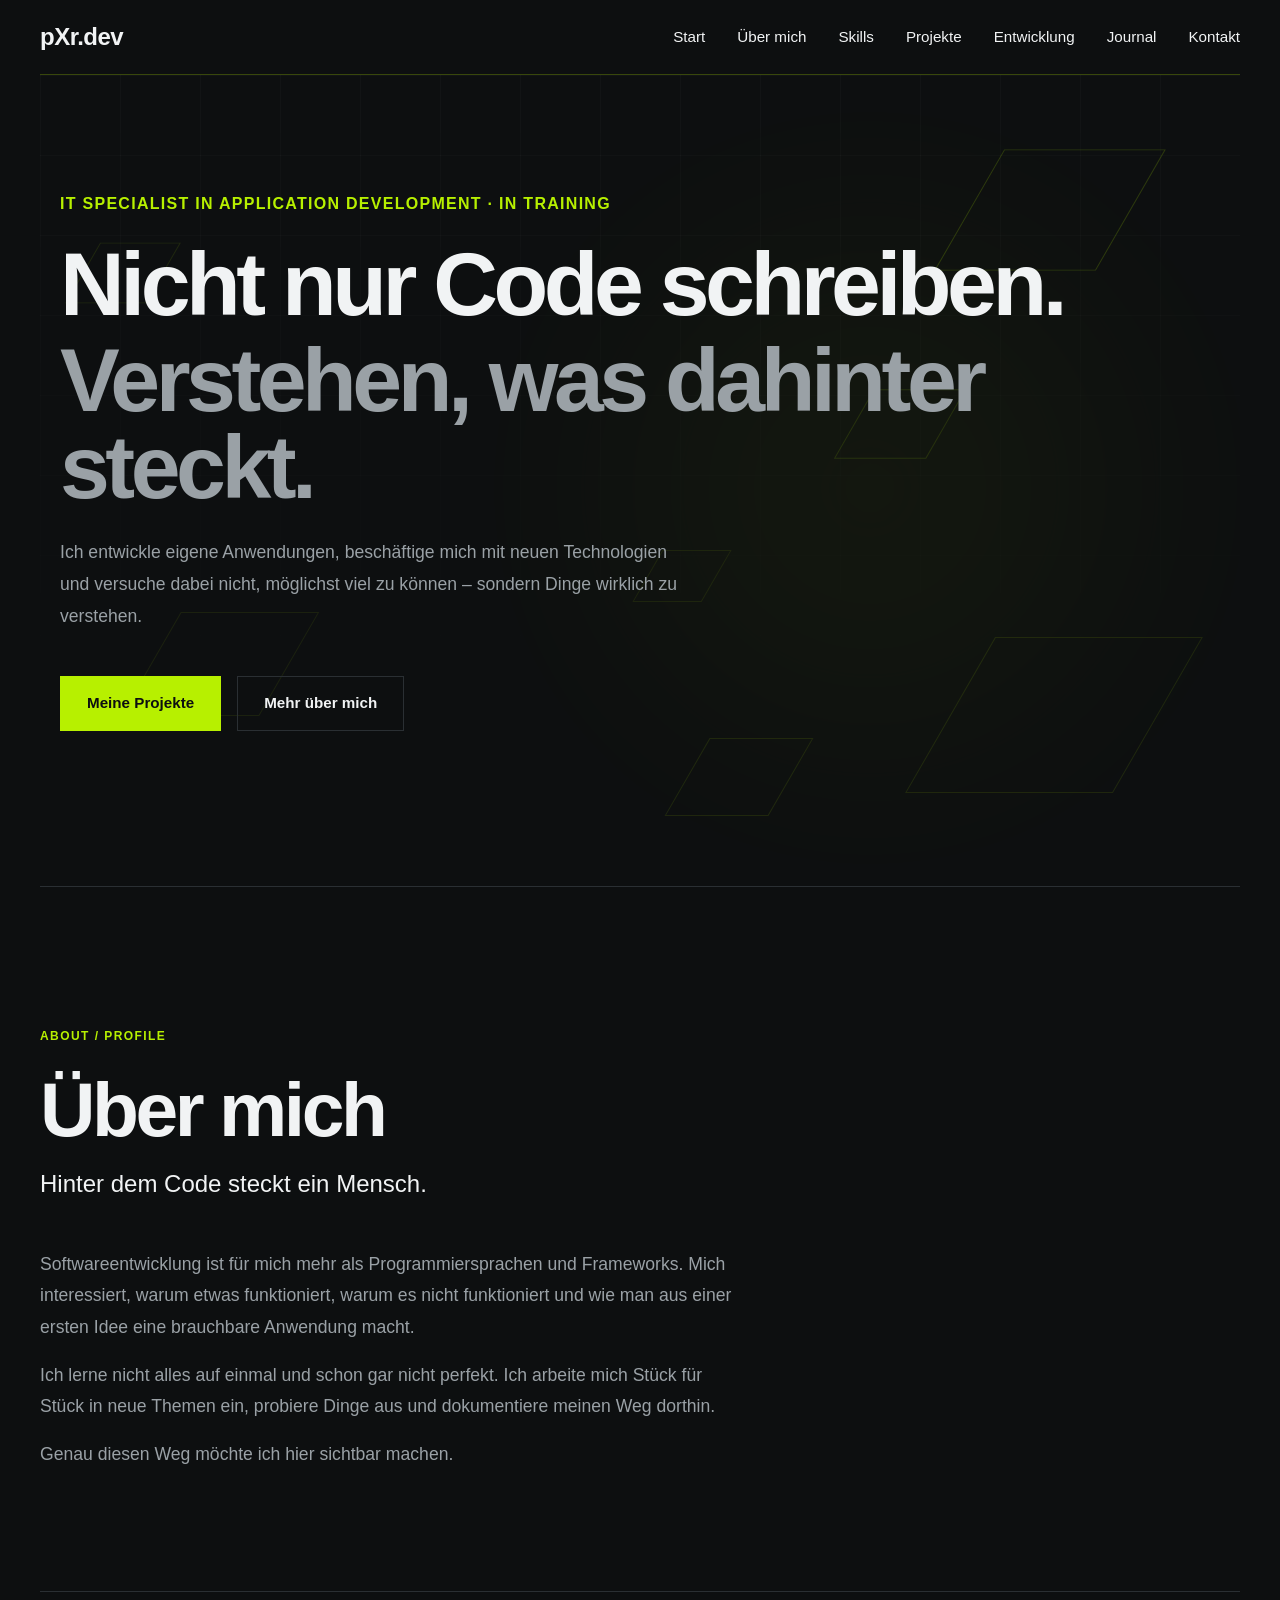
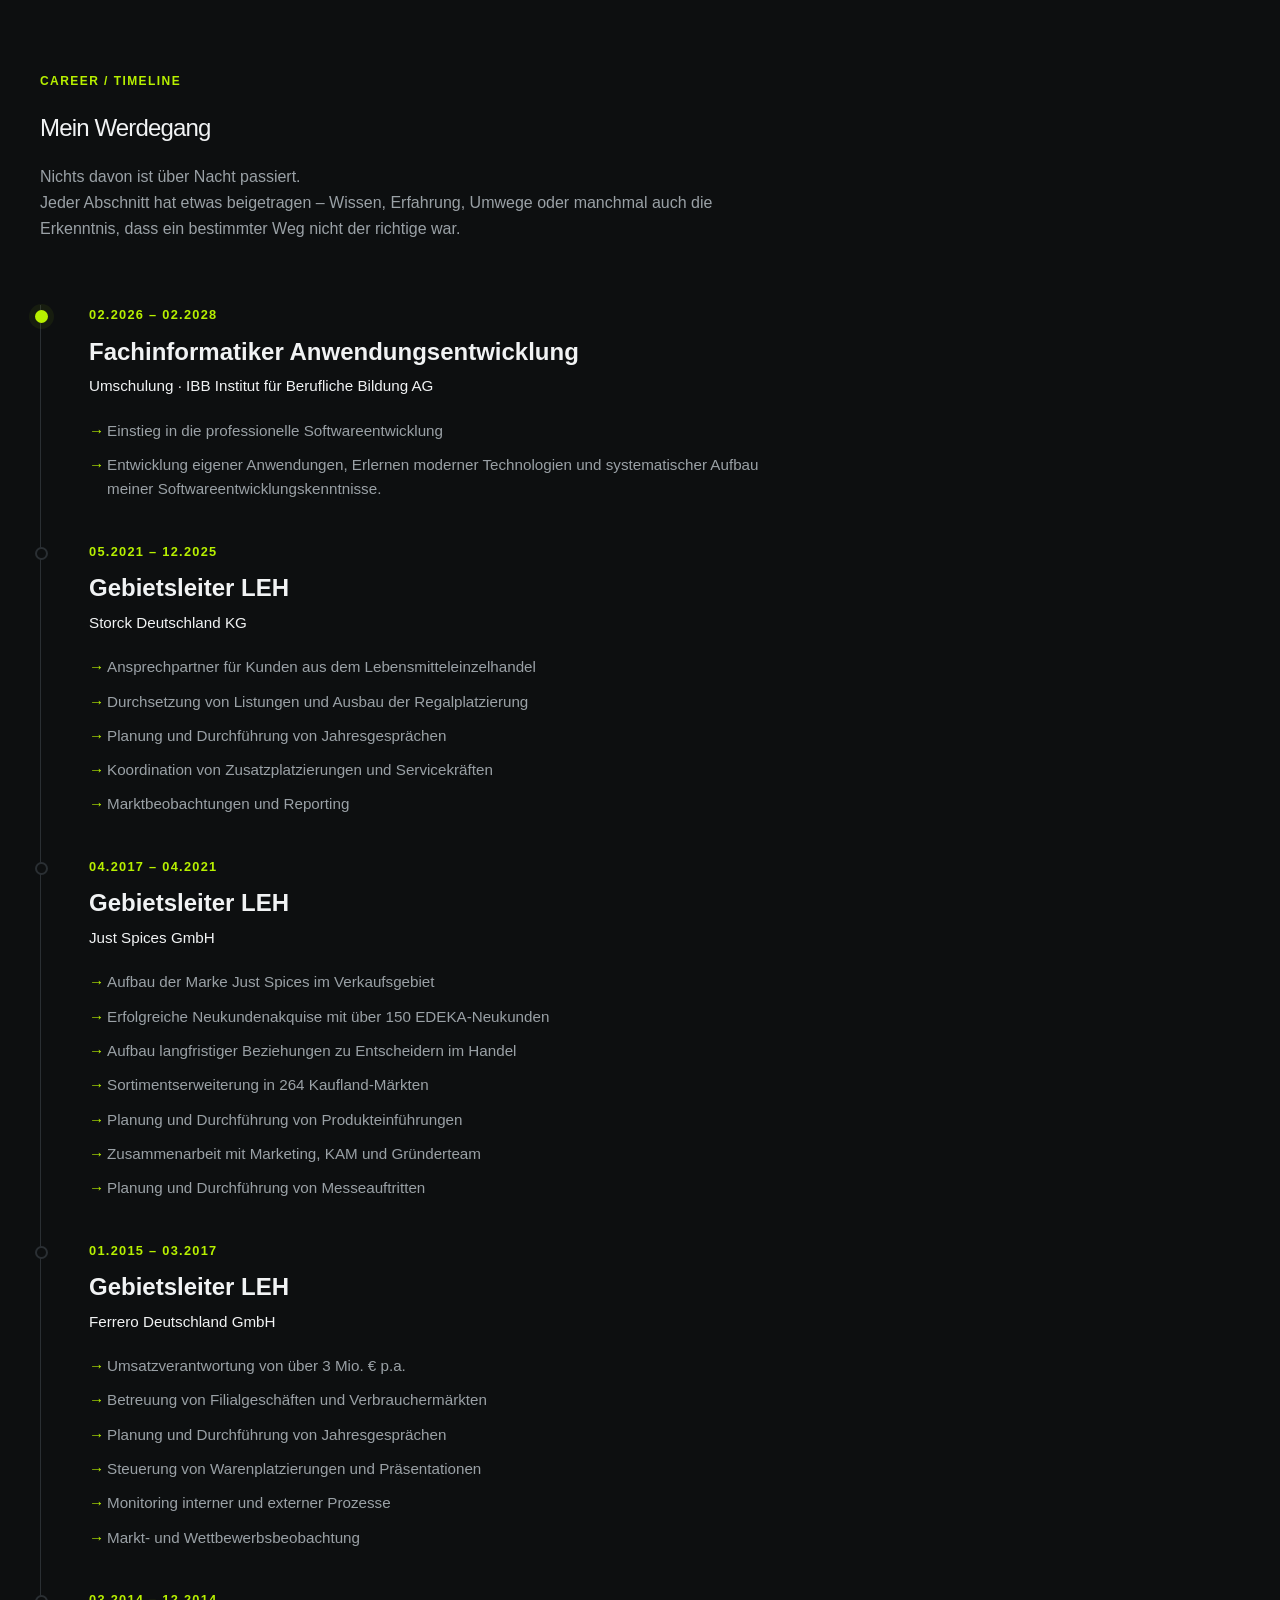
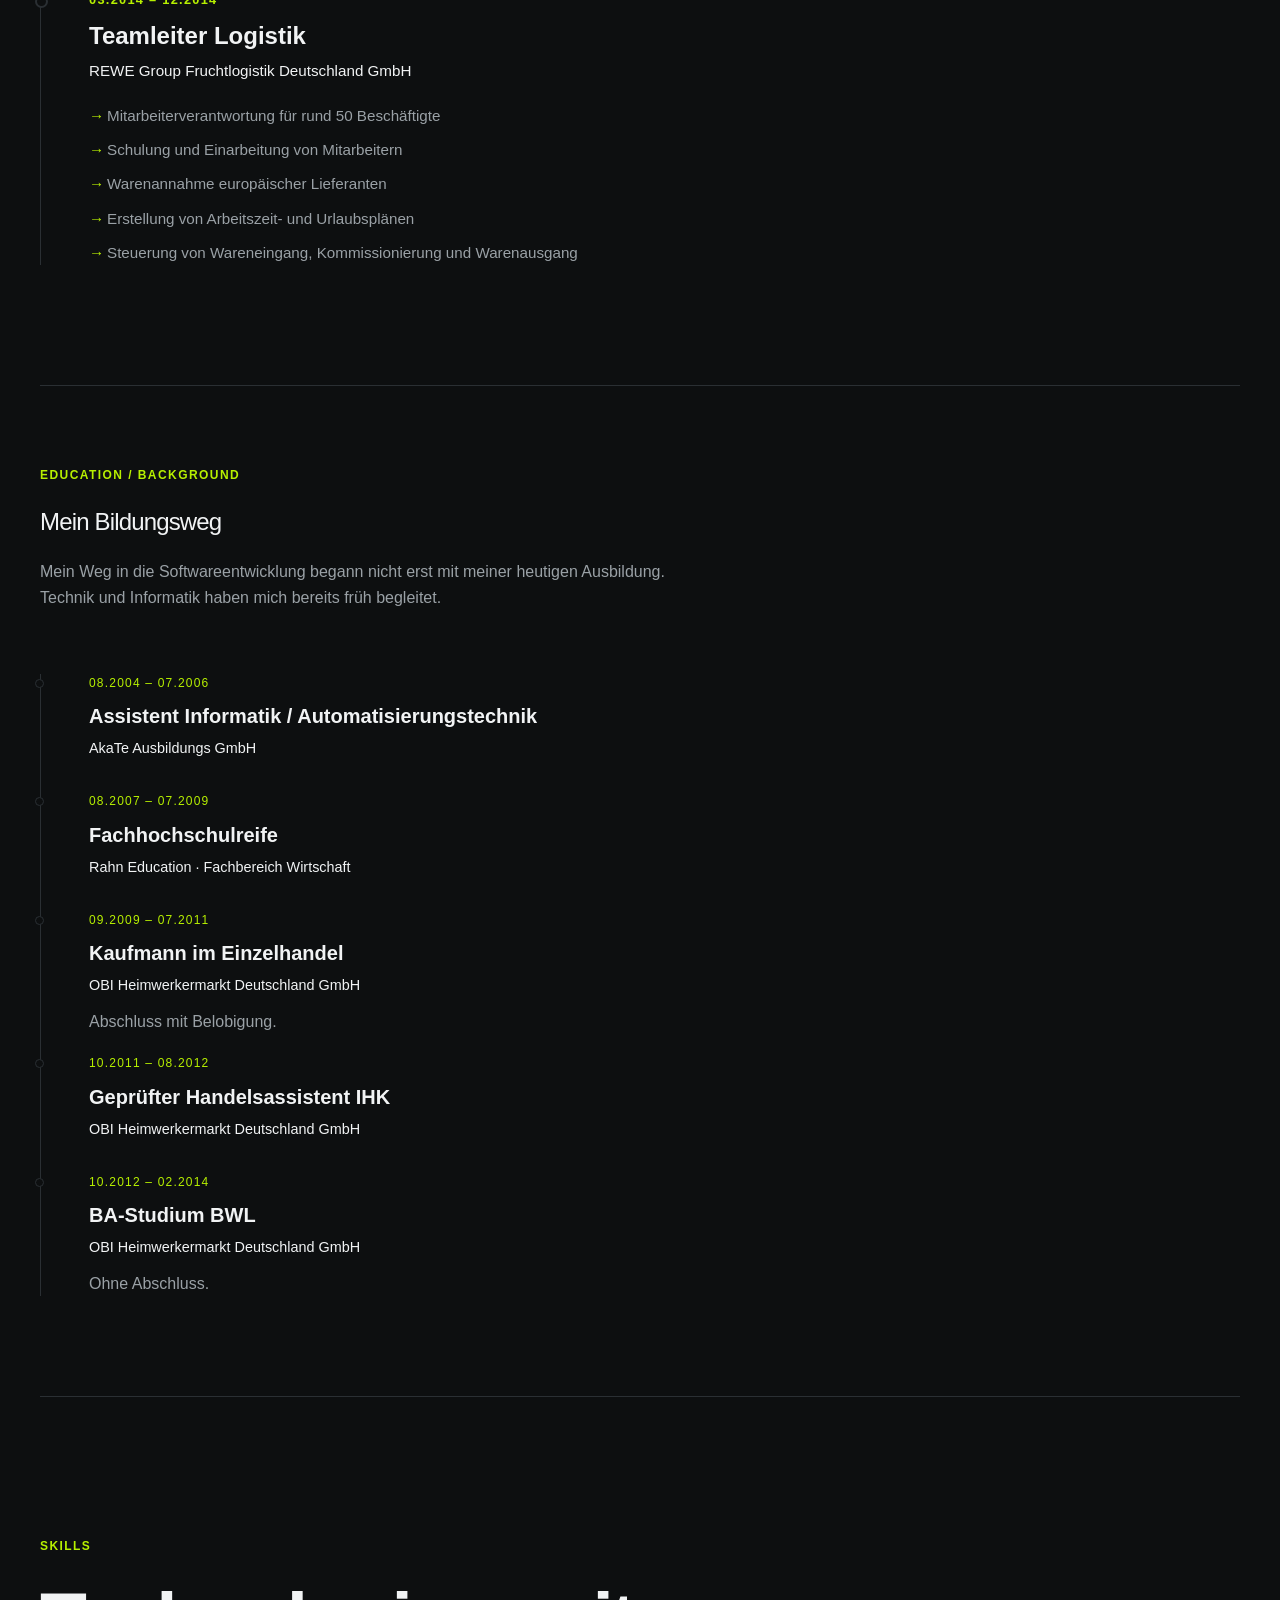
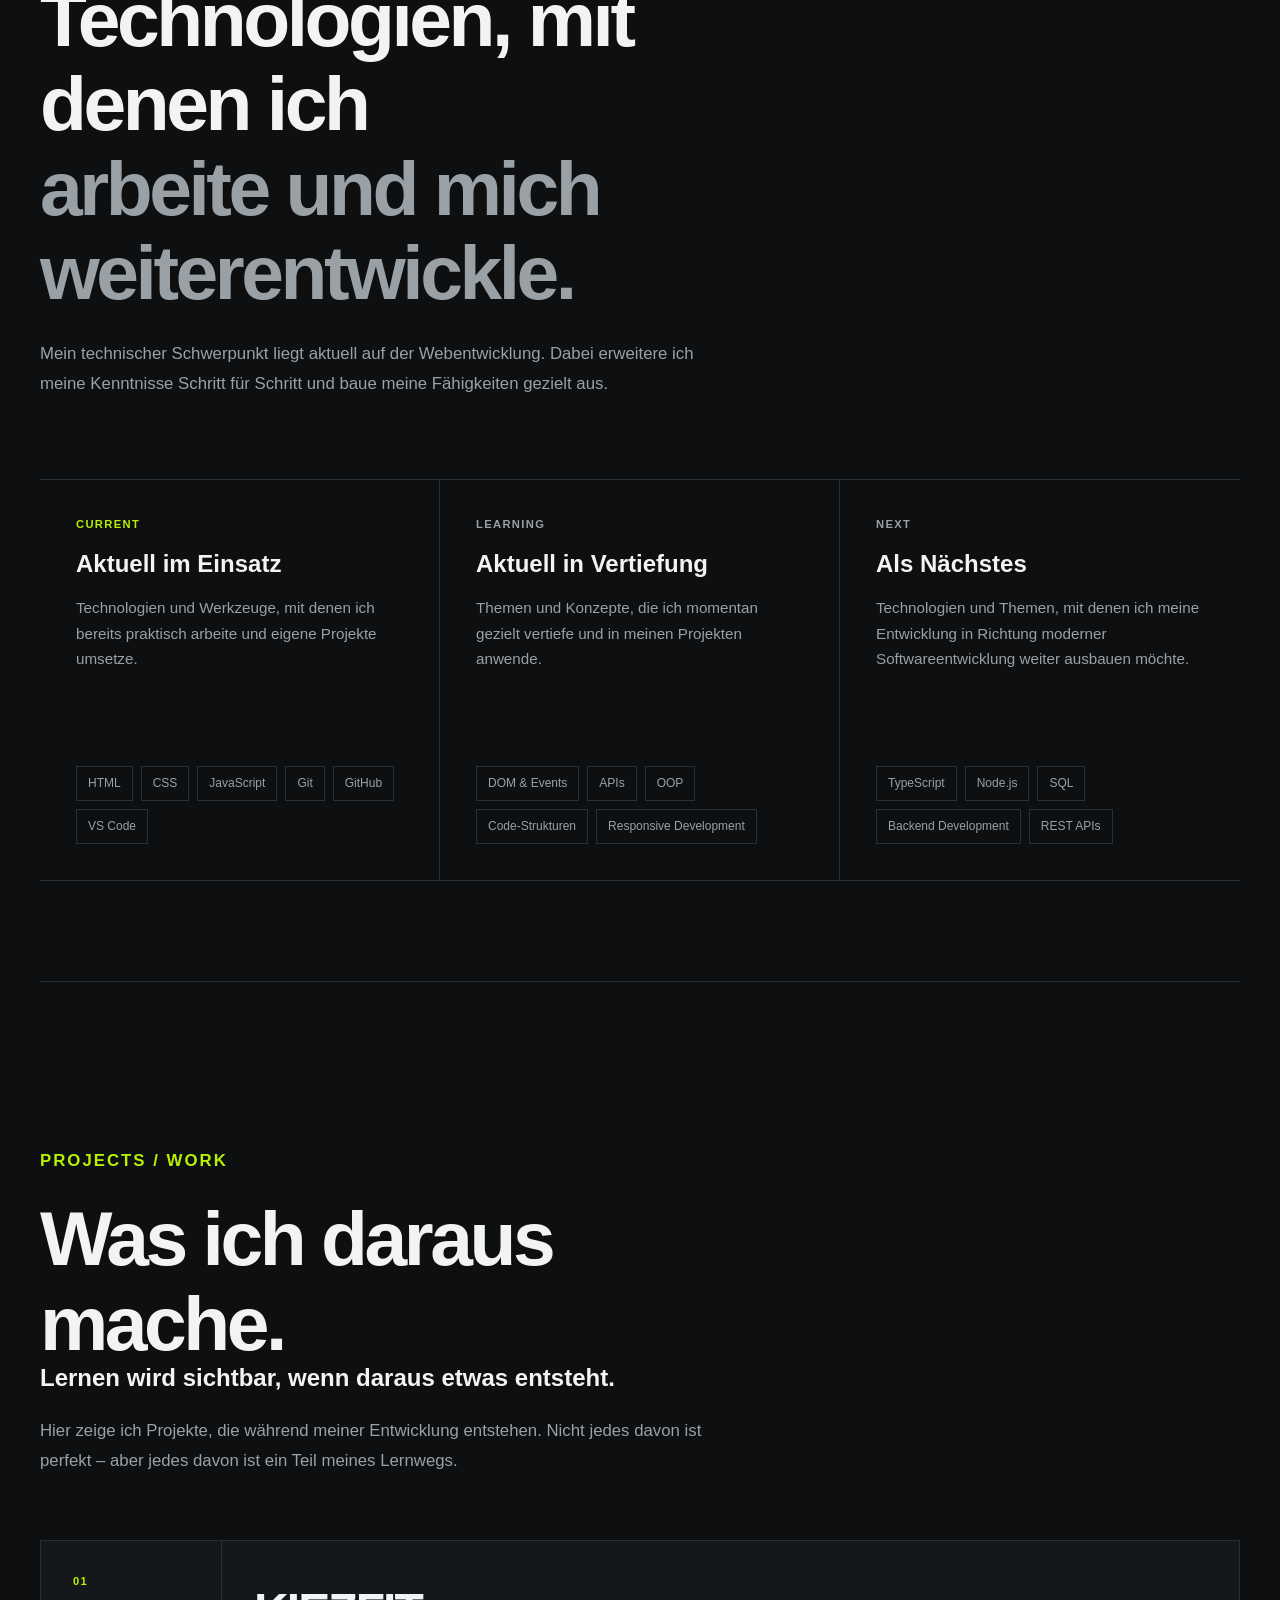
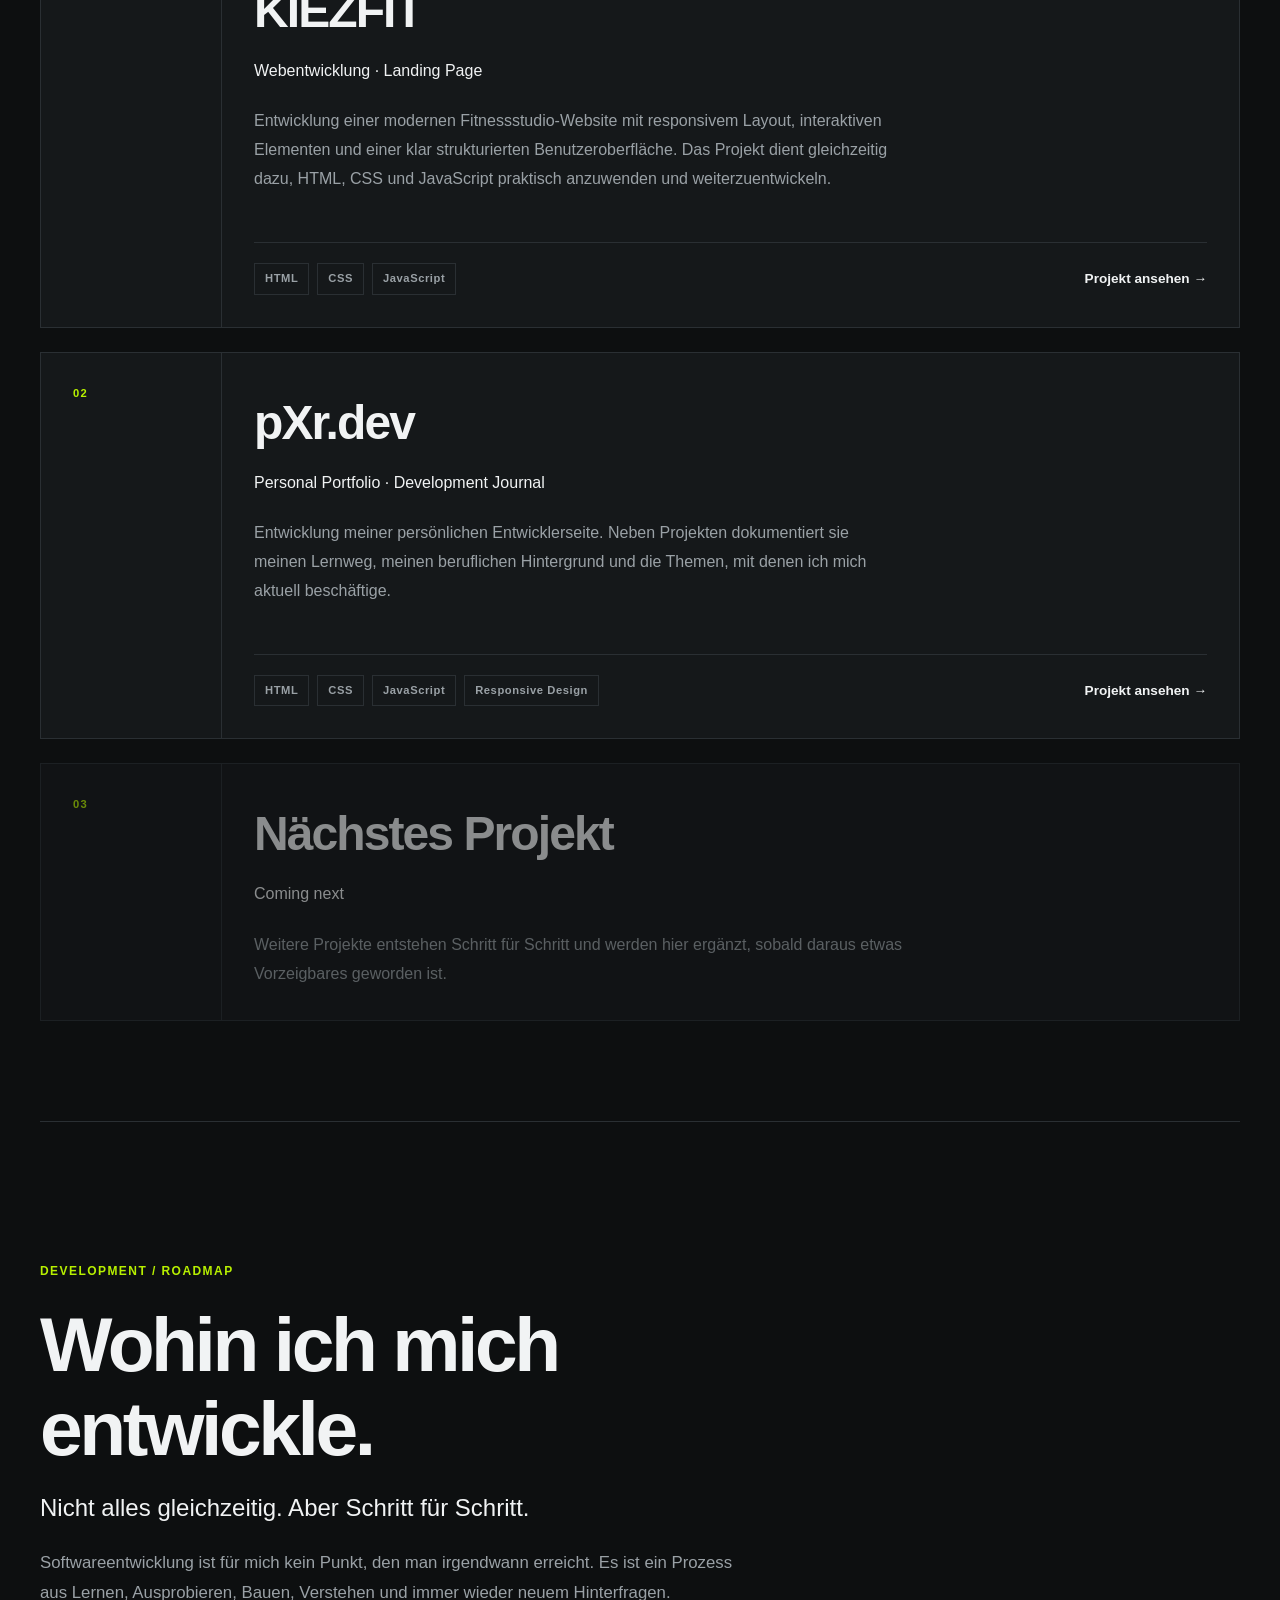
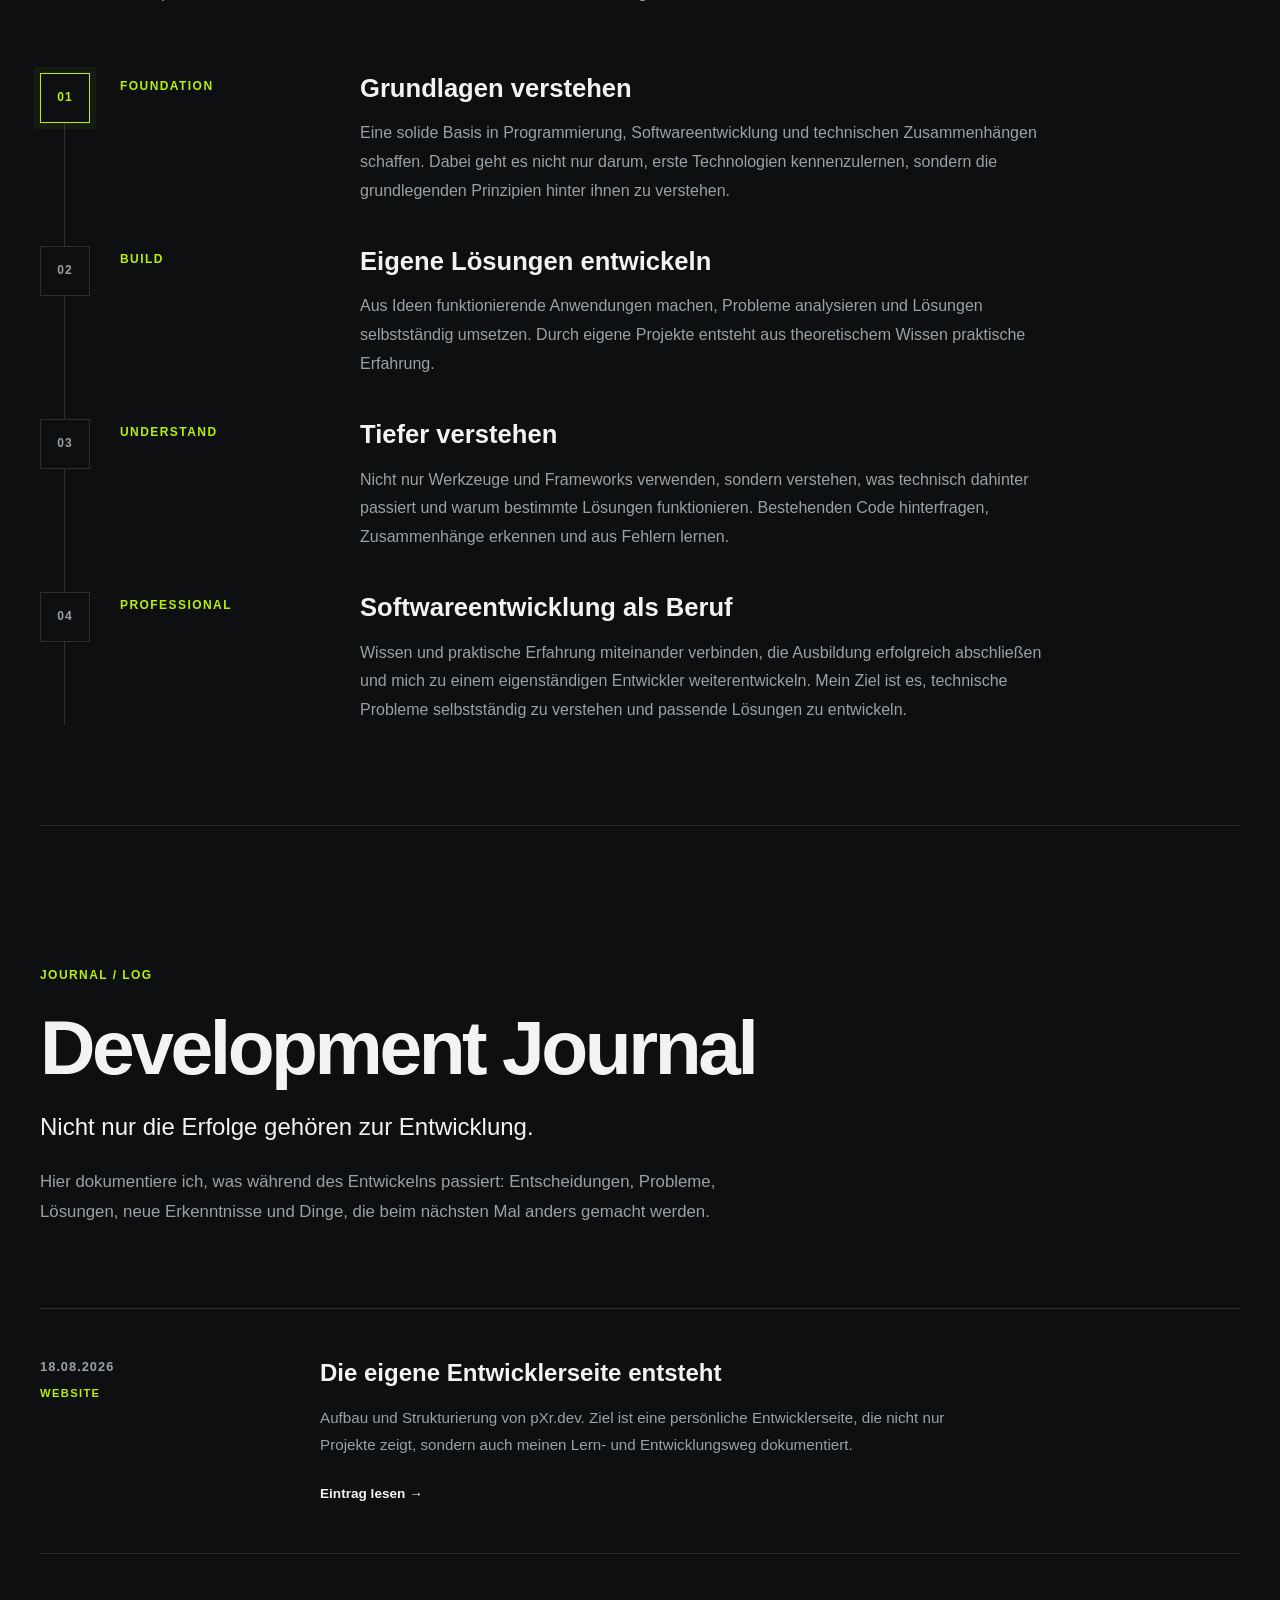
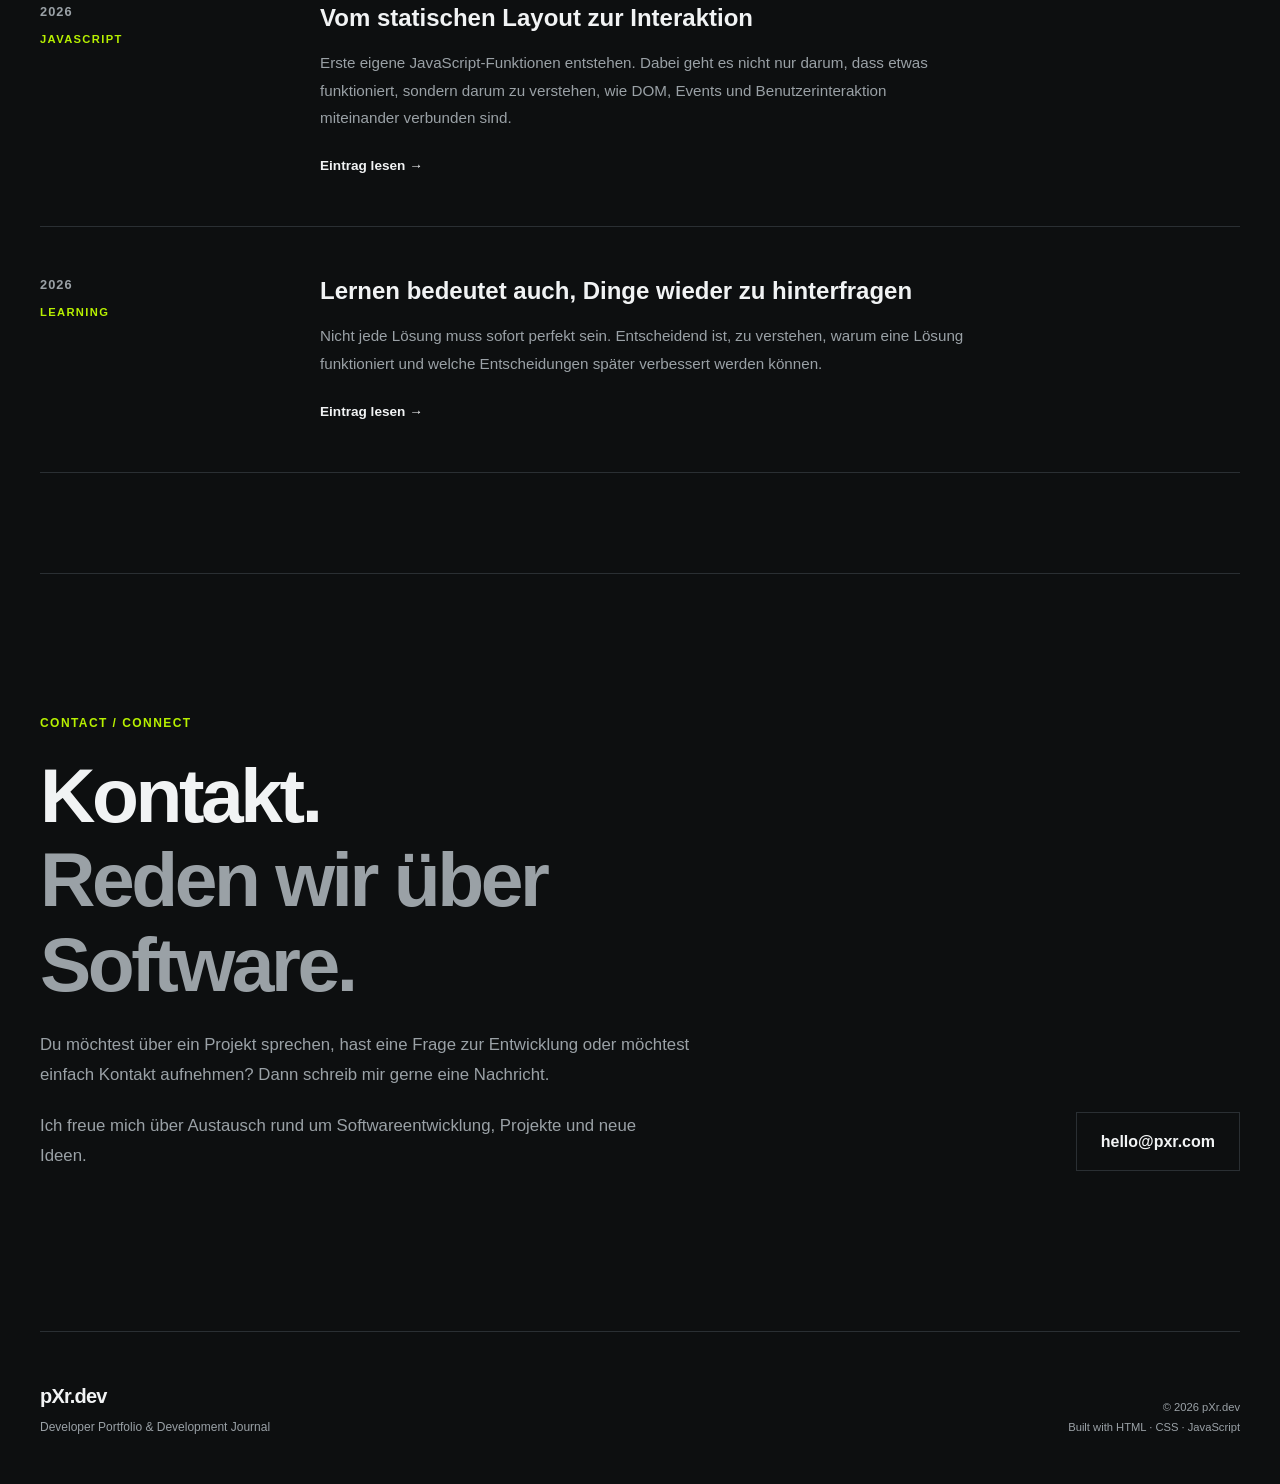
==== index.html @ 35d6fe04 "feat: initial pXr.dev portfolio" ====
<!DOCTYPE html>
<html lang="de">

<head>
    <meta charset="UTF-8">
    <meta name="viewport" content="width=device-width, initial-scale=1.0">

    <meta name="description" content="Persönliche Entwickler-Website von pXr">

    <link rel="stylesheet" href="css/style.css">

    <title>pXr.dev | Developer Portfolio & Development Journal </title>
</head>

<body>
    <!-- HEADER -->
     <header>

        <!-- LOGO / NAME -->
        <a href="#home" class="logo">
            pXr.dev
        </a>

        <!-- HAUPTNAVIGATION -->
        <nav aria-label="Hauptnavigation">
            <ul>
                <li><a href="#home">Start</a></li>
                <li><a href="#about">Über mich</a></li>
                <li><a href="#skills">Skills</a></li>
                <li><a href="#projects">Projekte</a></li>
                <li><a href="#development">Entwicklung</a></li>
                <li><a href="#journal">Journal</a></li>
                <li><a href="#contact">Kontakt</a></li>                
            </ul>
        </nav> 

     </header>

    <!-- MAIN -->
    <main>

        <!-- HERO /START -->
        <section id="home" class="hero">

            <!-- DECORATIVE BACKGROUND -->
            <div class="hero-background" aria-hidden="true">

                <span class="cube cube-1"></span>
                <span class="cube cube-2"></span>
                <span class="cube cube-3"></span>
                <span class="cube cube-4"></span>
                <span class="cube cube-5"></span>
                <span class="cube cube-6"></span>
                <span class="cube cube-7"></span>

            </div>

            <!-- HERO CONTENT -->
        
        <div class="hero-content">            
            
            <p class="hero-role">
                IT specialist in application development · in training
            </p>

            <h1>
                Nicht nur Code schreiben.
                <span>Verstehen, was dahinter steckt.</span>
            </h1>

            <p class="hero-text">
                Ich entwickle eigene Anwendungen, beschäftige mich mit
                neuen Technologien und versuche dabei nicht, möglichst
                viel zu können – sondern Dinge wirklich zu verstehen.  
            </p>

            <div class="hero-actions">
                <a href="#projects">Meine Projekte</a>
                <a href="#about">Mehr über mich</a>
            </div>

        </div>

        </section>

        <!-- ÜBER MICH -->
<section id="about">

    <div class="section-header">

        <p class="section-label">About / Profile</p>

        <h2>Über mich</h2>

        <h3>Hinter dem Code steckt ein Mensch.</h3>

    </div>


    <div class="about-content">

        <div class="about-text">

            <p>
                Softwareentwicklung ist für mich mehr als Programmiersprachen
                und Frameworks. Mich interessiert, warum etwas funktioniert,
                warum es nicht funktioniert und wie man aus einer ersten Idee
                eine brauchbare Anwendung macht.
            </p>

            <p>
                Ich lerne nicht alles auf einmal und schon gar nicht perfekt.
                Ich arbeite mich Stück für Stück in neue Themen ein, probiere
                Dinge aus und dokumentiere meinen Weg dorthin.
            </p>

            <p>
                Genau diesen Weg möchte ich hier sichtbar machen.
            </p>

        </div>

    </div>


    <!-- BERUFLICHER WERDEGANG -->

    <div class="career">

        <div class="section-header">

            <p class="section-label">Career / Timeline</p>

            <h3>Mein Werdegang</h3>

            <p>
                Nichts davon ist über Nacht passiert.
            </p>

            <p>
                Jeder Abschnitt hat etwas beigetragen – Wissen, Erfahrung,
                Umwege oder manchmal auch die Erkenntnis, dass ein bestimmter
                Weg nicht der richtige war.
            </p>

        </div>


<div class="career-timeline">

    <article class="career-item career-current">

        <span class="career-year">
            02.2026 – 02.2028
        </span>

        <h4>
            Fachinformatiker Anwendungsentwicklung
        </h4>

        <p class="career-company">
            Umschulung · IBB Institut für Berufliche Bildung AG
            
        </p>

        <ul>
            <li>
                Einstieg in die professionelle Softwareentwicklung
            </li>
            <li>    
                Entwicklung eigener Anwendungen, Erlernen moderner
                Technologien und systematischer Aufbau meiner
                Softwareentwicklungskenntnisse.
            </li>
        </ul>

    </article>


    <article class="career-item">

        <span class="career-year">
            05.2021 – 12.2025
        </span>

        <h4>
            Gebietsleiter LEH
        </h4>

        <p class="career-company">
            Storck Deutschland KG
        </p>

        <ul>
            <li>
                Ansprechpartner für Kunden aus dem Lebensmitteleinzelhandel
            </li>
            <li>
                Durchsetzung von Listungen und Ausbau der Regalplatzierung
            </li>
            <li>
                Planung und Durchführung von Jahresgesprächen
            </li>
            <li>
                Koordination von Zusatzplatzierungen und Servicekräften
            </li>
            <li>
                Marktbeobachtungen und Reporting
            </li>
        </ul>

    </article>


    <article class="career-item">

        <span class="career-year">
            04.2017 – 04.2021
        </span>

        <h4>
            Gebietsleiter LEH
        </h4>

        <p class="career-company">
            Just Spices GmbH
        </p>

        <ul>
            <li>
                Aufbau der Marke Just Spices im Verkaufsgebiet
            </li>
            <li>
                Erfolgreiche Neukundenakquise mit über 150 EDEKA-Neukunden
            </li>
            <li>
                Aufbau langfristiger Beziehungen zu Entscheidern im Handel
            </li>
            <li>
                Sortimentserweiterung in 264 Kaufland-Märkten
            </li>
            <li>
                Planung und Durchführung von Produkteinführungen
            </li>
            <li>
                Zusammenarbeit mit Marketing, KAM und Gründerteam
            </li>
            <li>
                Planung und Durchführung von Messeauftritten
            </li>
        </ul>

    </article>

    <article class="career-item">

        <span class="career-year">
            01.2015 – 03.2017
        </span>

        <h4>
            Gebietsleiter LEH
        </h4>

        <p class="career-company">
            Ferrero Deutschland GmbH
        </p>

        <ul>
            <li>
                Umsatzverantwortung von über 3 Mio. € p.a.
            </li>
            <li>
                Betreuung von Filialgeschäften und Verbrauchermärkten
            </li>
            <li>
                Planung und Durchführung von Jahresgesprächen
            </li>
            <li>
                Steuerung von Warenplatzierungen und Präsentationen
            </li>
            <li>
                Monitoring interner und externer Prozesse
            </li>
            <li>
                Markt- und Wettbewerbsbeobachtung
            </li>
        </ul>

    </article>


    <article class="career-item">

        <span class="career-year">
            03.2014 – 12.2014
        </span>

        <h4>
            Teamleiter Logistik
        </h4>

        <p class="career-company">
            REWE Group Fruchtlogistik Deutschland GmbH
        </p>

        <ul>
            <li>
                Mitarbeiterverantwortung für rund 50 Beschäftigte
            </li>
            <li>
                Schulung und Einarbeitung von Mitarbeitern
            </li>
            <li>
                Warenannahme europäischer Lieferanten
            </li>
            <li>
                Erstellung von Arbeitszeit- und Urlaubsplänen
            </li>
            <li>
                Steuerung von Wareneingang, Kommissionierung und Warenausgang
            </li>
        </ul>

    </article>   

</div>

<div class="education">

    <div class="section-header">

        <p class="section-label">Education / Background</p>

        <h3>Mein Bildungsweg</h3>

        <p>
            Mein Weg in die Softwareentwicklung begann nicht erst mit
            meiner heutigen Ausbildung.
        </p>

        <p>
            Technik und Informatik haben mich bereits früh begleitet.
        </p>

    </div>


    <div class="education-timeline">

        <article class="education-item">

            <span class="education-year">
                08.2004 – 07.2006
            </span>

            <h4>
                Assistent Informatik / Automatisierungstechnik
            </h4>

            <p class="education-company">
                AkaTe Ausbildungs GmbH
            </p>

        </article>

        <article class="education-item">

            <span class="education-year">
                08.2007 – 07.2009
            </span>

            <h4>
                Fachhochschulreife
            </h4>

            <p class="education-company">
                Rahn Education · Fachbereich Wirtschaft
            </p>

        </article>


        <article class="education-item">

            <span class="education-year">
                09.2009 – 07.2011
            </span>

            <h4>
                Kaufmann im Einzelhandel
            </h4>

            <p class="education-company">
                OBI Heimwerkermarkt Deutschland GmbH
            </p>

            <p>
                Abschluss mit Belobigung.
            </p>

        </article>


        <article class="education-item">

            <span class="education-year">
                10.2011 – 08.2012
            </span>

            <h4>
                Geprüfter Handelsassistent IHK
            </h4>

            <p class="education-company">
                OBI Heimwerkermarkt Deutschland GmbH
            </p>

        </article>


        <article class="education-item">

            <span class="education-year">
                10.2012 – 02.2014
            </span>

            <h4>
                BA-Studium BWL
            </h4>

            <p class="education-company">
                OBI Heimwerkermarkt Deutschland GmbH
            </p>

            <p>
                Ohne Abschluss.
            </p>

        </article>

    </div>

</div>

</section>

<!-- SKILLS / TECHNOLOGIES -->
<section id="skills" class="skills">

    <div class="section-heading">
        <span class="section-label">SKILLS</span>

        <h2>
            Technologien, mit denen ich
            <span>arbeite und mich weiterentwickle.</span>
        </h2>

        <p>
            Mein technischer Schwerpunkt liegt aktuell auf der
            Webentwicklung. Dabei erweitere ich meine Kenntnisse
            Schritt für Schritt und baue meine Fähigkeiten gezielt aus.
        </p>
    </div>


    <div class="skills-grid">

        <!-- CURRENT -->
        <article class="skill-card skill-current">

            <span class="skill-status">
                CURRENT
            </span>

            <h3>
                Aktuell im Einsatz
            </h3>

            <p>
                Technologien und Werkzeuge, mit denen ich bereits
                praktisch arbeite und eigene Projekte umsetze.
            </p>

            <div class="skill-list">
                <span>HTML</span>
                <span>CSS</span>
                <span>JavaScript</span>
                <span>Git</span>
                <span>GitHub</span>
                <span>VS Code</span>
            </div>

        </article>


        <!-- LEARNING -->
        <article class="skill-card skill-learning">

            <span class="skill-status">
                LEARNING
            </span>

            <h3>
                Aktuell in Vertiefung
            </h3>

            <p>
                Themen und Konzepte, die ich momentan gezielt
                vertiefe und in meinen Projekten anwende.
            </p>

            <div class="skill-list">
                <span>DOM &amp; Events</span>
                <span>APIs</span>
                <span>OOP</span>
                <span>Code-Strukturen</span>
                <span>Responsive Development</span>
            </div>

        </article>


        <!-- NEXT -->
        
        <article class="skill-card skill-next">
            <span class="skill-status">
                NEXT
            </span>

            <h3>
                Als Nächstes
            </h3>

            <p>
                Technologien und Themen, mit denen ich meine
                Entwicklung in Richtung moderner Softwareentwicklung
                weiter ausbauen möchte.
            </p>

            <div class="skill-list">
                <span>TypeScript</span>
                <span>Node.js</span>
                <span>SQL</span>
                <span>Backend Development</span>
                <span>REST APIs</span>
            </div>

        </article>

    </div>

</section>

<!-- PROJECTS -->
<section id="projects">

    <div class="section-heading">

        <p class="section-label">Projects / Work</p>

        <h2>
            Was ich daraus mache.
        </h2>

        <h3>
            Lernen wird sichtbar, wenn daraus etwas entsteht.
        </h3>

        <p>
            Hier zeige ich Projekte, die während meiner Entwicklung
            entstehen. Nicht jedes davon ist perfekt – aber jedes
            davon ist ein Teil meines Lernwegs.
        </p>

    </div>


    <div class="projects-list">

        <!-- PROJECT 01 -->
        <article class="project-card">

            <div class="project-number">
                01
            </div>

            <div class="project-content">

                <div class="project-info">

                    <h4>
                        KIEZFIT
                    </h4>

                    <p class="project-type">
                        Webentwicklung · Landing Page
                    </p>

                    <p>
                        Entwicklung einer modernen Fitnessstudio-Website
                        mit responsivem Layout, interaktiven Elementen
                        und einer klar strukturierten Benutzeroberfläche.
                        Das Projekt dient gleichzeitig dazu, HTML, CSS
                        und JavaScript praktisch anzuwenden und
                        weiterzuentwickeln.
                    </p>

                </div>


                <div class="project-meta">

                    <div class="project-technologies">
                        <span>HTML</span>
                        <span>CSS</span>
                        <span>JavaScript</span>
                    </div>

                    <a href="#" class="project-link">
                        Projekt ansehen →
                    </a>

                </div>

            </div>

        </article>


        <!-- PROJECT 02 -->
        <article class="project-card">

            <div class="project-number">
                02
            </div>

            <div class="project-content">

                <div class="project-info">

                    <h4>
                        pXr.dev
                    </h4>

                    <p class="project-type">
                        Personal Portfolio · Development Journal
                    </p>

                    <p>
                        Entwicklung meiner persönlichen Entwicklerseite.
                        Neben Projekten dokumentiert sie meinen Lernweg,
                        meinen beruflichen Hintergrund und die Themen,
                        mit denen ich mich aktuell beschäftige.
                    </p>

                </div>


                <div class="project-meta">

                    <div class="project-technologies">
                        <span>HTML</span>
                        <span>CSS</span>
                        <span>JavaScript</span>
                        <span>Responsive Design</span>
                    </div>

                    <a href="#" class="project-link">
                        Projekt ansehen →
                    </a>

                </div>

            </div>

        </article>


        <!-- PROJECT PLACEHOLDER -->
        <article class="project-card project-placeholder">

            <div class="project-number">
                03
            </div>

            <div class="project-content">

                <div class="project-info">

                    <h4>
                        Nächstes Projekt
                    </h4>

                    <p class="project-type">
                        Coming next
                    </p>

                    <p>
                        Weitere Projekte entstehen Schritt für Schritt
                        und werden hier ergänzt, sobald daraus etwas
                        Vorzeigbares geworden ist.
                    </p>

                </div>

            </div>

        </article>

    </div>

</section>

<!-- DEVELOPMENT / ROADMAP -->
<section id="development">

    <div class="section-header">

        <p class="section-label">Development / Roadmap</p>

        <h2>
            Wohin ich mich entwickle.
        </h2>

        <h3>
            Nicht alles gleichzeitig. Aber Schritt für Schritt.
        </h3>

        <p>
            Softwareentwicklung ist für mich kein Punkt, den man irgendwann
            erreicht. Es ist ein Prozess aus Lernen, Ausprobieren, Bauen,
            Verstehen und immer wieder neuem Hinterfragen.
        </p>

    </div>


    <div class="development-roadmap">

        <!-- STEP 01 -->
<article class="roadmap-item roadmap-current">

    <div class="roadmap-marker">
        01
    </div>

    <div class="roadmap-label">
        <span class="roadmap-status">
            Foundation
        </span>
    </div>

    <div class="roadmap-content">

        <h4>
            Grundlagen verstehen
        </h4>

        <p>
            Eine solide Basis in Programmierung, Softwareentwicklung
            und technischen Zusammenhängen schaffen. Dabei geht es
            nicht nur darum, erste Technologien kennenzulernen,
            sondern die grundlegenden Prinzipien hinter ihnen zu verstehen.
        </p>

    </div>

</article>


        <!-- STEP 02 -->
<article class="roadmap-item">

    <div class="roadmap-marker">
        02
    </div>

    <div class="roadmap-label">
        <span class="roadmap-status">
            Build
        </span>
    </div>

    <div class="roadmap-content">

        <h4>
            Eigene Lösungen entwickeln
        </h4>

        <p>
            Aus Ideen funktionierende Anwendungen machen, Probleme
            analysieren und Lösungen selbstständig umsetzen.
            Durch eigene Projekte entsteht aus theoretischem Wissen
            praktische Erfahrung.
        </p>

    </div>

</article>


        <!-- STEP 03 -->
<article class="roadmap-item">

    <div class="roadmap-marker">
        03
    </div>

    <div class="roadmap-label">
        <span class="roadmap-status">
            Understand
        </span>
    </div>

    <div class="roadmap-content">

        <h4>
            Tiefer verstehen
        </h4>

        <p>
            Nicht nur Werkzeuge und Frameworks verwenden, sondern
            verstehen, was technisch dahinter passiert und warum
            bestimmte Lösungen funktionieren. Bestehenden Code
            hinterfragen, Zusammenhänge erkennen und aus Fehlern lernen.
        </p>

    </div>

</article>


        <!-- STEP 04 -->
<article class="roadmap-item">

    <div class="roadmap-marker">
        04
    </div>

    <div class="roadmap-label">
        <span class="roadmap-status">
            Professional
        </span>
    </div>

    <div class="roadmap-content">

        <h4>
            Softwareentwicklung als Beruf
        </h4>

        <p>
            Wissen und praktische Erfahrung miteinander verbinden,
            die Ausbildung erfolgreich abschließen und mich zu einem
            eigenständigen Entwickler weiterentwickeln. Mein Ziel ist
            es, technische Probleme selbstständig zu verstehen und
            passende Lösungen zu entwickeln.
        </p>

    </div>

</article>

    </div>

</section>
        
<!-- JOURNAL -->
<section id="journal">

    <div class="section-header">

        <p class="section-label">Journal / Log</p>

        <h2>
            Development Journal
        </h2>

        <h3>
            Nicht nur die Erfolge gehören zur Entwicklung.
        </h3>

        <p>
            Hier dokumentiere ich, was während des Entwickelns passiert:
            Entscheidungen, Probleme, Lösungen, neue Erkenntnisse und
            Dinge, die beim nächsten Mal anders gemacht werden.
        </p>

    </div>


    <div class="journal-list">

        <!-- JOURNAL ENTRY -->

        <article class="journal-entry">

            <div class="journal-meta">

                <span class="journal-date">
                    18.08.2026
                </span>

                <span class="journal-category">
                    Website
                </span>

            </div>


            <div class="journal-content">

                <h4>
                    Die eigene Entwicklerseite entsteht
                </h4>

                <p>
                    Aufbau und Strukturierung von pXr.dev. Ziel ist eine
                    persönliche Entwicklerseite, die nicht nur Projekte
                    zeigt, sondern auch meinen Lern- und Entwicklungsweg
                    dokumentiert.
                </p>

                <a href="#">
                    Eintrag lesen →
                </a>

            </div>

        </article>


        <!-- JOURNAL ENTRY -->

        <article class="journal-entry">

            <div class="journal-meta">

                <span class="journal-date">
                    2026
                </span>

                <span class="journal-category">
                    JavaScript
                </span>

            </div>


            <div class="journal-content">

                <h4>
                    Vom statischen Layout zur Interaktion
                </h4>

                <p>
                    Erste eigene JavaScript-Funktionen entstehen. Dabei geht
                    es nicht nur darum, dass etwas funktioniert, sondern
                    darum zu verstehen, wie DOM, Events und Benutzerinteraktion
                    miteinander verbunden sind.
                </p>

                <a href="#">
                    Eintrag lesen →
                </a>

            </div>

        </article>


        <!-- JOURNAL ENTRY -->

        <article class="journal-entry">

            <div class="journal-meta">

                <span class="journal-date">
                    2026
                </span>

                <span class="journal-category">
                    Learning
                </span>

            </div>


            <div class="journal-content">

                <h4>
                    Lernen bedeutet auch, Dinge wieder zu hinterfragen
                </h4>

                <p>
                    Nicht jede Lösung muss sofort perfekt sein. Entscheidend
                    ist, zu verstehen, warum eine Lösung funktioniert und
                    welche Entscheidungen später verbessert werden können.
                </p>

                <a href="#">
                    Eintrag lesen →
                </a>

            </div>

        </article>

    </div>

</section>
            
<!-- KONTAKT -->
<section id="contact">

    <div class="section-heading">

        <span class="section-label">
            CONTACT / CONNECT
        </span>

        <h2>
            Kontakt.
            <span>
                Reden wir über Software.
            </span>
        </h2>

        <p>
            Du möchtest über ein Projekt sprechen, hast eine Frage
            zur Entwicklung oder möchtest einfach Kontakt aufnehmen?
            Dann schreib mir gerne eine Nachricht.
        </p>

    </div>


    <div class="contact-content">

        <div class="contact-text">

            <p>
                Ich freue mich über Austausch rund um Softwareentwicklung,
                Projekte und neue Ideen.
            </p>

        </div>


        <div class="contact-action">

            <a href="mailto:hello@pxr.com">
                hello@pxr.com
            </a>

        </div>

    </div>

</section>        

    </main> 
    
<!-- FOOTER -->
<footer>

    <div class="footer-content">

        <div class="footer-brand">

            <a href="#home" class="footer-logo">
                pXr.dev
            </a>

            <p>
                Developer Portfolio &amp; Development Journal
            </p>

        </div>


        <div class="footer-meta">

            <span>
                © 2026 pXr.dev
            </span>

            <span>
                Built with HTML · CSS · JavaScript
            </span>

        </div>

    </div>

</footer>

</body>

</html>
---- css/style.css ----
:root {

    /* COLORS */

    --color-background: #0D0F10;
    --color-surface: #15181A;
    --color-card: #1C2023;

    --color-text: #F1F3F4;
    --color-text-muted: #9AA1A6;

    --color-border: #2A2F33;

    --color-accent: #B7F000;


    /* LAYOUT */

    --content-width: 1200px;

    --section-padding: 100px;


    /* SPACING */

    --space-xs: 8px;
    --space-sm: 16px;
    --space-md: 24px;
    --space-lg: 40px;
    --space-xl: 64px;


    /* TYPOGRAPHY */

    --font-main: Arial, Helvetica, sans-serif;


    /* TRANSITIONS */

    --transition-fast: 0.2s ease;
}

/* ----- RESET ----- */

* {
    box-sizing: border-box;
    margin: 0;
    padding: 0;
}

html {
    scroll-behavior: smooth;
}

body {
    background-color: var(--color-background);
    color: var(--color-text);
    font-family: var(--font-main);
    line-height: 1.6;
}

/* ----- LAYOUT ----- */

main {
    width: 100%;
}

section {
    width: min(100% - 40px, var(--content-width));
    margin: 0 auto;
    padding: var(--section-padding) 0;
}

/* ----- TYPOGRAPHY ----- */

h1,
h2,
h3 {
    line-height: 1.1;
}

h1 {
    font-size: clamp(3rem, 7vw, 6rem);
    max-width: 1000px;
}

h2 {
    font-size: clamp(2rem, 4vw, 3.5rem);
}

h3 {
    font-size: 1.5rem;
}

p {
    max-width: 700px;
    color: var(--color-text-muted);
}

/* ----- LINKS ----- */

a {
    color: inherit;
    text-decoration: none;
}

a:hover {
    color: var(--color-accent);
}

/* ----- HEADER ----- */

header {
    width: min(100% - 40px, var(--content-width));
    margin: 0 auto;

    padding: 18px 0;

    display: flex;
    align-items: center;
    justify-content: space-between;

    border-bottom: 1px solid color-mix(
    in srgb,
    var(--color-accent) 25%,
    transparent
    );
}

/* ----- LOGO ----- */

.logo {
    font-size: 1.5rem;
    font-weight: 700;
    letter-spacing: -0.5px;

    color: var(--color-text);

    transition: color var(--transition-fast);
}

.logo:hover {
    color: var(--color-accent);
}

/* ----- NAVIGATION ----- */
nav ul {
    display: flex;
    align-items: center;

    gap: 32px;

    list-style: none;
}

nav a {
    position: relative;

    color: var(--color-text);

    font-size: 0.95rem;
    font-weight: 500;

    transition: color var(--transition-fast);
}

nav a:hover {
    color: var(--color-text);
}

nav a::after {
    content: "";

    position: absolute;
    left: 0;
    bottom: -8px;

    width: 100%;
    height: 0.5px;

    background-color: var(--color-accent);

    transform: scaleX(0);
    transform-origin: right;

    transition: transform var(--transition-fast);
}

nav a:hover::after {
    transform: scaleX(1);
    transform-origin: left;
}

/* ----- HERO ----- */

.hero {
    position: relative;

    min-height: calc(100vh - 89px);

    display: flex;
    align-items: center;

    padding-top: 60px;
    padding-bottom: 100px;

    overflow: hidden;
}

/* ----- HERO CONTENT ----- */

.hero-content {
    position: relative;

    z-index: 2;

    width: 100%;
    max-width: 1100px;

    padding-left: 20px;
}

/* ----- HERO BACKGROUND ----- */

.hero-background {
    position: absolute;

    inset: 0;

    z-index: 1;

    pointer-events: none;

    overflow: hidden;
}

/* ----- TECHNICAL GRID ----- */

.hero-background::before {
    content: "";

    position: absolute;

    inset: 0;

    background-image:
        linear-gradient(
            to right,
            rgba(255, 255, 255, 0.025) 1px,
            transparent 1px
        ),
        linear-gradient(
            to bottom,
            rgba(255, 255, 255, 0.025) 1px,
            transparent 1px
        );

    background-size: 80px 80px;

    mask-image: linear-gradient(
        to bottom,
        black 0%,
        transparent 85%
    );
}

/* ----- ACCENT GLOW ----- */

.hero-background::after {
    content: "";

    position: absolute;

    top: 20%;
    right: 10%;

    width: 500px;
    height: 500px;

    background: var(--color-accent);

    opacity: 0.035;

    filter: blur(120px);

    border-radius: 50%;
}

/* ----- ROLE ----- */

.hero-role {
    margin-bottom: 24px;

    color: var(--color-accent);

    font-size: 1.0rem;
    font-weight: 600;

    letter-spacing: 0.08em;
    text-transform: uppercase;
}

/* ----- HERO HEADING ----- */

.hero h1 {
    max-width: 1050px;

    font-size: clamp(3.5rem, 7vw, 6.5rem);
    font-weight: 700;

    line-height: 0.98;
    letter-spacing: -0.05em;
}

.hero h1 span {
    display: block;

    margin-top: 8px;

    color: var(--color-text-muted);

    font-weight: 600;
}

/* ----- TEXT ----- */

.hero-text {
    margin-top: 25px;

    max-width: 620px;

    font-size: 1.1rem;
    line-height: 1.8;

    color: var(--color-text-muted);
}

/* ----- HERO ACTIONS ----- */

.hero-actions {
    display: flex;
    align-items: center;

    gap: 16px;

    margin-top: 44px;
}

/* ----- PRIMARY BUTTON ----- */

.hero-actions a:first-child {
    position: relative;

    padding: 14px 26px;

    background-color: var(--color-accent);
    color: var(--color-background);

    font-size: 0.95rem;
    font-weight: 700;

    border: 1px solid var(--color-accent);

    transition:
        transform var(--transition-fast),
        box-shadow var(--transition-fast);
}

.hero-actions a:first-child:hover {
    color: var(--color-background);

    transform: translateY(-3px);

    box-shadow:
        0 8px 30px rgba(183, 240, 0, 0.12);
}

/* ----- SECONDARY BUTTON ----- */

.hero-actions a:last-child {
    padding: 14px 26px;

    border: 1px solid var(--color-border);

    color: var(--color-text);

    font-size: 0.95rem;
    font-weight: 600;

    transition:
        border-color var(--transition-fast),
        color var(--transition-fast),
        background-color var(--transition-fast);
}

.hero-actions a:last-child:hover {
    color: var(--color-accent);

    border-color: var(--color-accent);

    background-color: rgba(183, 240, 0, 0.03);
}

/* ----- BUTTON FOCUS ----- */

.hero-actions a:focus-visible {
    outline: 2px solid var(--color-accent);
    outline-offset: 4px;
}

/* ----- SECTION HEADER ----- */

.section-header {
    margin-bottom: 48px;
}

.section-label {
    margin-bottom: 20px;

    color: var(--color-accent);

    font-size: 0.75rem;
    font-weight: 600;

    letter-spacing: 0.12em;
    text-transform: uppercase;
}

/* ----- ABOUT ----- */

#about {
    border-top: 1px solid var(--color-border);

    padding-top: 140px;
}

.about-content {
    max-width: 720px;
    margin-top: 32px;
}

.about-text {
    display: flex;
    flex-direction: column;

    gap: 16px;
}

#about h2 {
    max-width: 700px;

    font-size: clamp(3rem, 6vw, 5rem);

    letter-spacing: -0.045em;
}

#about h3 {
    margin-top: 16px;

    max-width: 600px;

    color: var(--color-text);

    font-size: clamp(1.25rem, 2vw, 1.5rem);

    font-weight: 500;
    line-height: 1.4;
}

.about-text p {
    font-size: 1.1rem;
    line-height: 1.8;
}

/* ----- CAREER ----- */

.career {
    margin-top: 120px;
    padding-top: 80px;

    border-top: 1px solid var(--color-border);
}

/* ----- CAREER TIMELINE ----- */

.career-timeline {
    position: relative;

    margin-top: 64px;
    padding-left: 48px;

    border-left: 1px solid var(--color-border);
}

.career-item {
    position: relative;

    padding-bottom: 40px;
}

.career-item:last-child {
    padding-bottom: 0;
}

/* ----- CAREER YEAR ----- */

.career-year {
    display: block;

    margin-bottom: 12px;

    color: var(--color-accent);

    font-size: 0.8rem;
    font-weight: 600;

    letter-spacing: 0.1em;
    text-transform: uppercase;
}

/* ----- CAREER TIMELINE MARKER ----- */

.career-item::before {
    content: "";

    position: absolute;

    top: 5px;
    left: -54px;

    width: 9px;
    height: 9px;

    background-color: var(--color-background);

    border: 2px solid var(--color-border);

    border-radius: 50%;
}

/* ----- CURRENT CAREER ----- */

.career-current::before {
    background-color: var(--color-accent);

    border-color: var(--color-accent);

    box-shadow:
        0 0 0 6px rgba(183, 240, 0, 0.06);
}

/* ----- CAREER HEADING ----- */

.career-item h4 {
    margin-bottom: 8px;

    font-size: 1.5rem;
    font-weight: 600;

    line-height: 1.2;
}

/* ----- CAREER COMPANY ----- */

.career-company {
    margin-bottom: 20px;

    color: var(--color-text);

    font-size: 0.95rem;
    font-weight: 500;
}

/* ----- CAREER DETAILS ----- */

.career-item ul {
    display: flex;
    flex-direction: column;

    gap: 10px;

    max-width: 700px;

    list-style: none;
}

.career-item li {
    position: relative;

    padding-left: 18px;

    color: var(--color-text-muted);

    font-size: 0.95rem;
    line-height: 1.6;
}

.career-item li::before {
    content: "→";

    position: absolute;

    left: 0;

    color: var(--color-accent);
}

.career h3 {
    margin-bottom: 20px;

    font-size: clamp(2.2rem, 3.5vw, 2.8rem);
    letter-spacing: -0.035em;
}

/* ----- EDUCATION ----- */

.education {
    margin-top: 120px;
    padding-top: 80px;

    border-top: 1px solid var(--color-border);
}

/* ----- EDUCATION TIMELINE ----- */

.education-timeline {
    position: relative;

    margin-top: 64px;
    padding-left: 48px;

    border-left: 1px solid var(--color-border);
}

.education-item {
    position: relative;

    padding-bottom: 20px;
}

.education-item:last-child {
    padding-bottom: 0;
}

/* ----- EDUCATION MARKER ----- */

.education-item::before {
    content: "";

    position: absolute;

    top: 5px;
    left: -54px;

    width: 7px;
    height: 7px;

    background-color: var(--color-background);

    border: 1px solid var(--color-border);

    border-radius: 50%;
}

/* ----- EDUCATION YEAR ----- */

.education-year {
    display: block;

    margin-bottom: 10px;

    color: var(--color-accent);

    font-size: 0.75rem;
    font-weight: 500;

    letter-spacing: 0.1em;
    text-transform: uppercase;
}

/* ----- EDUCATION HEADING ----- */

.education-item h4 {
    margin-bottom: 8px;

    font-size: 1.25rem;
    font-weight: 600;

    line-height: 1.3;
}

/* ----- EDUCATION COMPANY ----- */

.education-company {
    margin-bottom: 12px;

    color: var(--color-text);

    font-size: 0.9rem;
    font-weight: 500;
}

.education h3 {
    margin-bottom: 20px;

    font-size: clamp(2.2rem, 3.5vw, 2.8rem);
    letter-spacing: -0.035em;
}

/* ----- SKILLS ----- */

#skills {
    border-top: 1px solid var(--color-border);

    padding-top: 140px;
}


/* ----- SKILLS HEADER ----- */

#skills .section-heading {
    max-width: 760px;
}

#skills .section-label {
    display: block;

    margin-bottom: 20px;
}

#skills .section-heading h2 {
    max-width: 800px;

    font-size: clamp(3rem, 6vw, 5rem);

    letter-spacing: -0.045em;
}

#skills .section-heading h2 span {
    display: block;

    color: var(--color-text-muted);
}

#skills .section-heading p {
    margin-top: 24px;

    font-size: 1.05rem;
    line-height: 1.8;
}


/* ----- SKILLS GRID ----- */

.skills-grid {
    display: grid;

    grid-template-columns: repeat(3, 1fr);

    margin-top: 80px;

    border-top: 1px solid var(--color-border);
    border-bottom: 1px solid var(--color-border);
}


/* ----- SKILL CARD ----- */

.skill-card {
    display: flex;
    flex-direction: column;

    min-height: 400px;

    padding: 36px;

    border-right: 1px solid var(--color-border);
}

.skill-card:last-child {
    border-right: none;
}


/* ----- SKILL STATUS ----- */

.skill-status {
    display: block;

    margin-bottom: 16px;

    color: var(--color-accent);

    font-size: 0.7rem;
    font-weight: 600;

    letter-spacing: 0.12em;
    text-transform: uppercase;
}

/* ----- SKILL STATUS STATES ----- */

.skill-learning .skill-status,
.skill-next .skill-status {
    color: var(--color-text-muted);
}


/* ----- SKILL HEADING ----- */

.skill-card h3 {
    margin-bottom: 16px;

    font-size: 1.5rem;
    font-weight: 600;

    line-height: 1.2;
}


/* ----- SKILL DESCRIPTION ----- */

.skill-card > p {
    max-width: 420px;

    min-height: 105px;

    margin-bottom: 40px;

    font-size: 0.95rem;
    line-height: 1.7;
}

/* ----- SKILL LIST ----- */

.skill-list {
    display: flex;
    flex-wrap: wrap;

    gap: 8px;

    margin-top: auto;
}

/* ----- SKILL TAG ----- */

.skill-list span {
    padding: 7px 11px;

    border: 1px solid var(--color-border);

    color: var(--color-text-muted);

    font-size: 0.75rem;
    font-weight: 500;

    transition:
        color var(--transition-fast),
        border-color var(--transition-fast),
        background-color var(--transition-fast);
}

/* ----- SKILL TAG HOVER ----- */

.skill-list span {
    transition:
        color var(--transition-fast),
        border-color var(--transition-fast),
        background-color var(--transition-fast),
        transform var(--transition-fast);
}

.skill-list span:hover {
    color: var(--color-accent);

    border-color: var(--color-accent);

    background-color: rgba(183, 240, 0, 0.03);

    transform: translateY(-2px);
}

/* ----- CUBES ----- */

.cube {
    position: absolute;

    width: 110px;
    height: 110px;

    border: 1px solid var(--color-accent);

    opacity: 0.18;

    transform: rotate(30deg) skewY(-30deg);

    animation:
        cubeFloat 12s ease-in-out infinite;

    transition: opacity var(--transition-fast);
}

.cube-1 {
    top: 8%;
    right: 10%;

    width: 140px;
    height: 140px;

    animation-duration: 16s;
}

.cube-2 {
    top: 38%;
    right: 25%;

    width: 80px;
    height: 80px;

    opacity: 0.12;

    animation-duration: 11s;
}

.cube-3 {
    bottom: 10%;
    right: 8%;

    width: 180px;
    height: 180px;

    opacity: 0.10;

    animation-duration: 19s;
}

.cube-4 {
    top: 20%;
    left: 4%;

    width: 70px;
    height: 70px;

    opacity: 0.10;

    animation-duration: 14s;
}

.cube-5 {
    bottom: 20%;
    left: 10%;

    width: 120px;
    height: 120px;

    opacity: 0.08;

    animation-duration: 17s;
}

.cube-6 {
    top: 58%;
    right: 44%;

    width: 60px;
    height: 60px;

    opacity: 0.08;

    animation-duration: 10s;
}

.cube-7 {
    bottom: 8%;
    right: 38%;

    width: 90px;
    height: 90px;

    opacity: 0.10;

    animation-duration: 15s;
}

/* ----- CUBE ANIMATION ----- */

@keyframes cubeFloat {
    0%,
    100% {
        transform: rotate(30deg) skewY(-30deg) translate(0, 0);
    }

    50% {
        transform: rotate(32deg) skewY(-30deg) translate(12px, -10px);
    }
}

/* ----- REDUCED MOTION ----- */

@media (prefers-reduced-motion: reduce) {

    html {
        scroll-behavior: auto;
    }

    .cube {
        animation: none;
    }
}

/* ----- PROJECTS ----- */

#projects {
    border-top: 1px solid var(--color-border);

    padding-top: 140px;
}

/* ----- PROJECTS HEADER ----- */

#projects .section-heading {
    max-width: 760px;
}

#projects .section-label {
    display: block;

    margin-bottom: 20px;
}

#projects .section-heading h2 {
    max-width: 800px;

    font-size: clamp(3rem, 6vw, 5rem);

    letter-spacing: -0.045em;
}

#projects .section-heading h2 span {
    display: block;

    color: var(--color-text-muted);
}

#projects .section-heading p {
    margin-top: 24px;

    font-size: 1.05rem;
    line-height: 1.8;
}


/* ----- PROJECT LIST ----- */

.projects-list {
    display: flex;
    flex-direction: column;

    gap: 24px;

    margin-top: 64px;
}


/* ----- PROJECT CARD ----- */

.project-card {
    position: relative;

    display: grid;
    grid-template-columns: 180px 1fr;

    min-height: 320px;

    background-color: var(--color-surface);

    border: 1px solid var(--color-border);

    transition:
        border-color var(--transition-fast),
        transform var(--transition-fast);
}


.project-card:hover {
    border-color: var(--color-accent);

    transform: translateY(-4px);
}


/* ----- PROJECT NUMBER ----- */

.project-number {
    padding: 32px;

    color: var(--color-accent);

    font-size: 0.7rem;
    font-weight: 600;

    letter-spacing: 0.12em;
}


/* ----- PROJECT CONTENT ----- */

.project-content {
    display: flex;
    flex-direction: column;
    justify-content: space-between;

    padding: 32px;

    border-left: 1px solid var(--color-border);
}


/* ----- PROJECT INFO ----- */

.project-info h4 {
    margin-bottom: 8px;

    font-size: clamp(2rem, 4vw, 3rem);
    font-weight: 700;

    letter-spacing: -0.04em;
}


.project-type {
    margin-bottom: 24px;

    color: var(--color-text);

    font-size: 1rem;
    font-weight: 500;
}


.project-info > p:last-child {
    max-width: 650px;

    font-size: 1rem;
    line-height: 1.8;
}


/* ----- PROJECT META ----- */

.project-meta {
    display: flex;
    align-items: center;
    justify-content: space-between;

    gap: 24px;

    margin-top: 48px;

    padding-top: 20px;

    border-top: 1px solid var(--color-border);
}


/* ----- PROJECT TECHNOLOGIES ----- */

.project-technologies {
    display: flex;
    flex-wrap: wrap;

    gap: 8px;
}


.project-technologies span {
    padding: 6px 10px;

    border: 1px solid var(--color-border);

    color: var(--color-text-muted);

    font-size: 0.7rem;
    font-weight: 600;

    letter-spacing: 0.05em;
}


/* ----- PROJECT LINK ----- */

.project-link {
    color: var(--color-text);

    font-size: 0.85rem;
    font-weight: 600;

    transition: color var(--transition-fast);
}


.project-link:hover {
    color: var(--color-accent);
}


/* ----- PROJECT PLACEHOLDER ----- */

.project-placeholder {
    min-height: 220px;

    opacity: 0.55;
}

/* ----- DEVELOPMENT / ROADMAP ----- */

#development {
    border-top: 1px solid var(--color-border);

    padding-top: 140px;
}


/* ----- DEVELOPMENT HEADER ----- */

#development .section-header {
    max-width: 760px;
}

#development .section-header h2 {
    max-width: 850px;

    font-size: clamp(3rem, 6vw, 5rem);

    letter-spacing: -0.045em;
}

#development .section-header h3 {
    margin-top: 20px;

    color: var(--color-text);

    font-size: clamp(1.25rem, 2vw, 1.5rem);

    font-weight: 500;
    line-height: 1.4;
}

#development .section-header p:not(.section-label) {
    margin-top: 24px;

    font-size: 1.05rem;
    line-height: 1.8;
}

/* ----- ROADMAP ----- */

.development-roadmap {
    position: relative;

    max-width: 1100px;

    margin-top: 64px;

    padding-left: 80px;
}

/* ----- ROADMAP LINE ----- */

.development-roadmap::before {
    content: "";

    position: absolute;

    top: 0;
    bottom: 0;
    left: 24px;

    width: 1px;

    background-color: var(--color-border);
}


/* ----- ROADMAP ITEM ----- */

.roadmap-item {
    position: relative;

    display: grid;

    grid-template-columns: 180px minmax(0, 1fr);

    gap: 60px;

    padding-bottom: 40px;
}

.roadmap-item:last-child {
    padding-bottom: 0;
}

/* ----- ROADMAP LABEL ----- */

.roadmap-label {
    padding-top: 4px;
}

/* ----- ROADMAP MARKER ----- */

.roadmap-marker {
    position: absolute;

    top: 0;
    left: -80px;

    display: flex;
    align-items: center;
    justify-content: center;

    width: 50px;
    height: 50px;

    background-color: var(--color-background);

    border: 1px solid var(--color-border);

    color: var(--color-text-muted);

    font-size: 0.75rem;
    font-weight: 600;

    letter-spacing: 0.08em;
}

/* ----- CURRENT MARKER ----- */

.roadmap-current .roadmap-marker {
    border-color: var(--color-accent);

    color: var(--color-accent);

    box-shadow:
        0 0 0 6px rgba(183, 240, 0, 0.05);
}

/* ----- ROADMAP STATUS ----- */

.roadmap-status {
    display: block;

    color: var(--color-accent);

    font-size: 0.75rem;
    font-weight: 600;

    letter-spacing: 0.12em;
    text-transform: uppercase;
}


/* ----- ROADMAP HEADING ----- */

.roadmap-content h4 {
    margin-bottom: 16px;

    font-size: 1.6rem;
    font-weight: 600;

    line-height: 1.2;
}


/* ----- ROADMAP TEXT ----- */

.roadmap-content p {
    max-width: 700px;

    font-size: 1rem;

    line-height: 1.8;
}

/* ----- JOURNAL ----- */

#journal {
    border-top: 1px solid var(--color-border);

    padding-top: 140px;
}


/* ----- JOURNAL HEADER ----- */

#journal .section-header {
    max-width: 760px;
}

#journal .section-header h2 {
    max-width: 850px;

    font-size: clamp(3rem, 6vw, 5rem);

    letter-spacing: -0.045em;
}

#journal .section-header h3 {
    margin-top: 20px;

    color: var(--color-text);

    font-size: clamp(1.25rem, 2vw, 1.5rem);

    font-weight: 500;
    line-height: 1.4;
}

#journal .section-header p:not(.section-label) {
    margin-top: 24px;

    font-size: 1.05rem;
    line-height: 1.8;
}


/* ----- JOURNAL LIST ----- */

.journal-list {
    margin-top: 80px;

    border-top: 1px solid var(--color-border);
}


/* ----- JOURNAL ENTRY ----- */

.journal-entry {
    display: grid;

    grid-template-columns: 220px 1fr;

    gap: 60px;

    padding: 48px 0;

    border-bottom: 1px solid var(--color-border);

    transition:
        padding-left var(--transition-fast),
        background-color var(--transition-fast);
}


/* ----- JOURNAL META ----- */

.journal-meta {
    display: flex;
    flex-direction: column;

    gap: 8px;
}

.journal-date {
    color: var(--color-text-muted);

    font-size: 0.8rem;
    font-weight: 600;

    letter-spacing: 0.08em;
}

.journal-category {
    color: var(--color-accent);

    font-size: 0.7rem;
    font-weight: 600;

    letter-spacing: 0.12em;
    text-transform: uppercase;
}


/* ----- JOURNAL CONTENT ----- */

.journal-content {
    max-width: 720px;
}

.journal-content h4 {
    margin-bottom: 16px;

    font-size: 1.5rem;
    font-weight: 600;

    line-height: 1.3;
}

.journal-content p {
    max-width: 650px;

    font-size: 0.95rem;
    line-height: 1.8;
}


/* ----- JOURNAL LINK ----- */

.journal-content a {
    display: inline-block;

    margin-top: 24px;

    color: var(--color-text);

    font-size: 0.85rem;
    font-weight: 600;

    transition: color var(--transition-fast);
}

.journal-content a:hover {
    color: var(--color-accent);
}


/* ----- JOURNAL HOVER ----- */

.journal-entry:hover {
    padding-left: 12px;
}

.journal-entry:hover .journal-date {
    color: var(--color-text);
}

/* ----- CONTACT ----- */

#contact {
    border-top: 1px solid var(--color-border);

    padding-top: 140px;
    padding-bottom: 160px;
}

/* ----- CONTACT HEADER ----- */

#contact .section-heading {
    max-width: 760px;
}

#contact .section-label {
    display: block;

    margin-bottom: 20px;
}

#contact .section-heading h2 {
    max-width: 800px;

    font-size: clamp(3rem, 6vw, 5rem);

    letter-spacing: -0.045em;
}

#contact .section-heading h2 span {
    display: block;

    color: var(--color-text-muted);
}

#contact .section-heading p {
    margin-top: 24px;

    font-size: 1.05rem;
    line-height: 1.8;
}

/* ----- CONTACT CONTENT ----- */

.contact-content {
    display: flex;
    align-items: flex-end;
    justify-content: space-between;

    gap: 60px;

    padding-top: 20px;
}


.contact-text {
    max-width: 600px;
}


.contact-text {
    display: flex;
    flex-direction: column;

    gap: 20px;
}


.contact-text p {
    font-size: 1.05rem;
    line-height: 1.8;
}


/* ----- CONTACT ACTION ----- */

.contact-action a {
    display: inline-block;

    padding: 16px 24px;

    border: 1px solid var(--color-border);

    color: var(--color-text);

    font-size: 1rem;
    font-weight: 600;

    transition:
        color var(--transition-fast),
        border-color var(--transition-fast),
        background-color var(--transition-fast),
        transform var(--transition-fast);
}


.contact-action a:hover {
    color: var(--color-accent);

    border-color: var(--color-accent);

    background-color: rgba(183, 240, 0, 0.03);

    transform: translateY(-2px);
}

#contact {
    border-top: 1px solid var(--color-border);

    padding-top: 140px;
    padding-bottom: 160px;
}

/* ----- FOOTER ----- */

footer {
    width: min(100% - 40px, var(--content-width));
    margin: 0 auto;

    padding: 48px 0;

    border-top: 1px solid var(--color-border);
}


/* ----- FOOTER CONTENT ----- */

.footer-content {
    display: flex;
    align-items: flex-end;
    justify-content: space-between;

    gap: 40px;
}


/* ----- FOOTER BRAND ----- */

.footer-brand {
    display: flex;
    flex-direction: column;

    gap: 6px;
}


.footer-logo {
    color: var(--color-text);

    font-size: 1.25rem;
    font-weight: 700;

    letter-spacing: -0.04em;

    transition: color var(--transition-fast);
}


.footer-logo:hover {
    color: var(--color-accent);
}


.footer-brand p {
    max-width: none;

    color: var(--color-text-muted);

    font-size: 0.75rem;
    line-height: 1.5;
}


/* ----- FOOTER META ----- */

.footer-meta {
    display: flex;
    flex-direction: column;

    align-items: flex-end;

    gap: 4px;

    color: var(--color-text-muted);

    font-size: 0.7rem;
    line-height: 1.5;
}
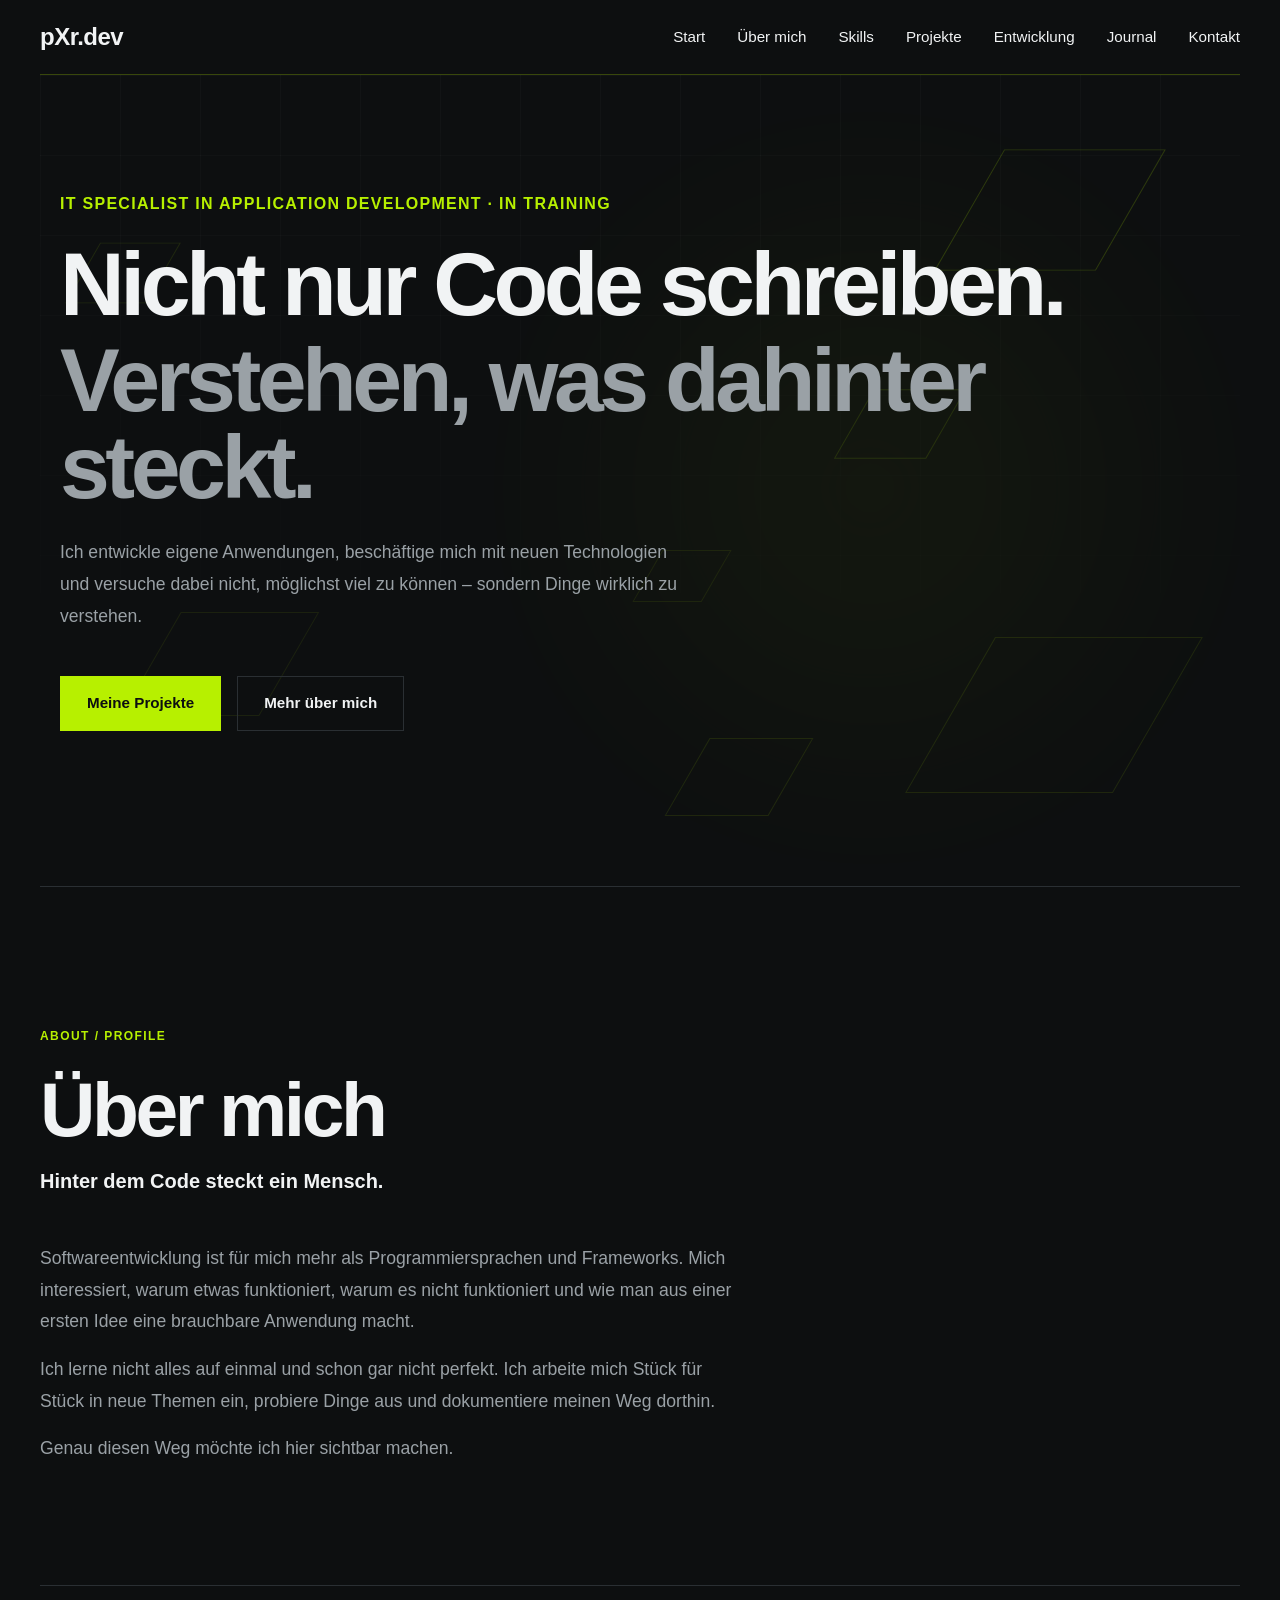
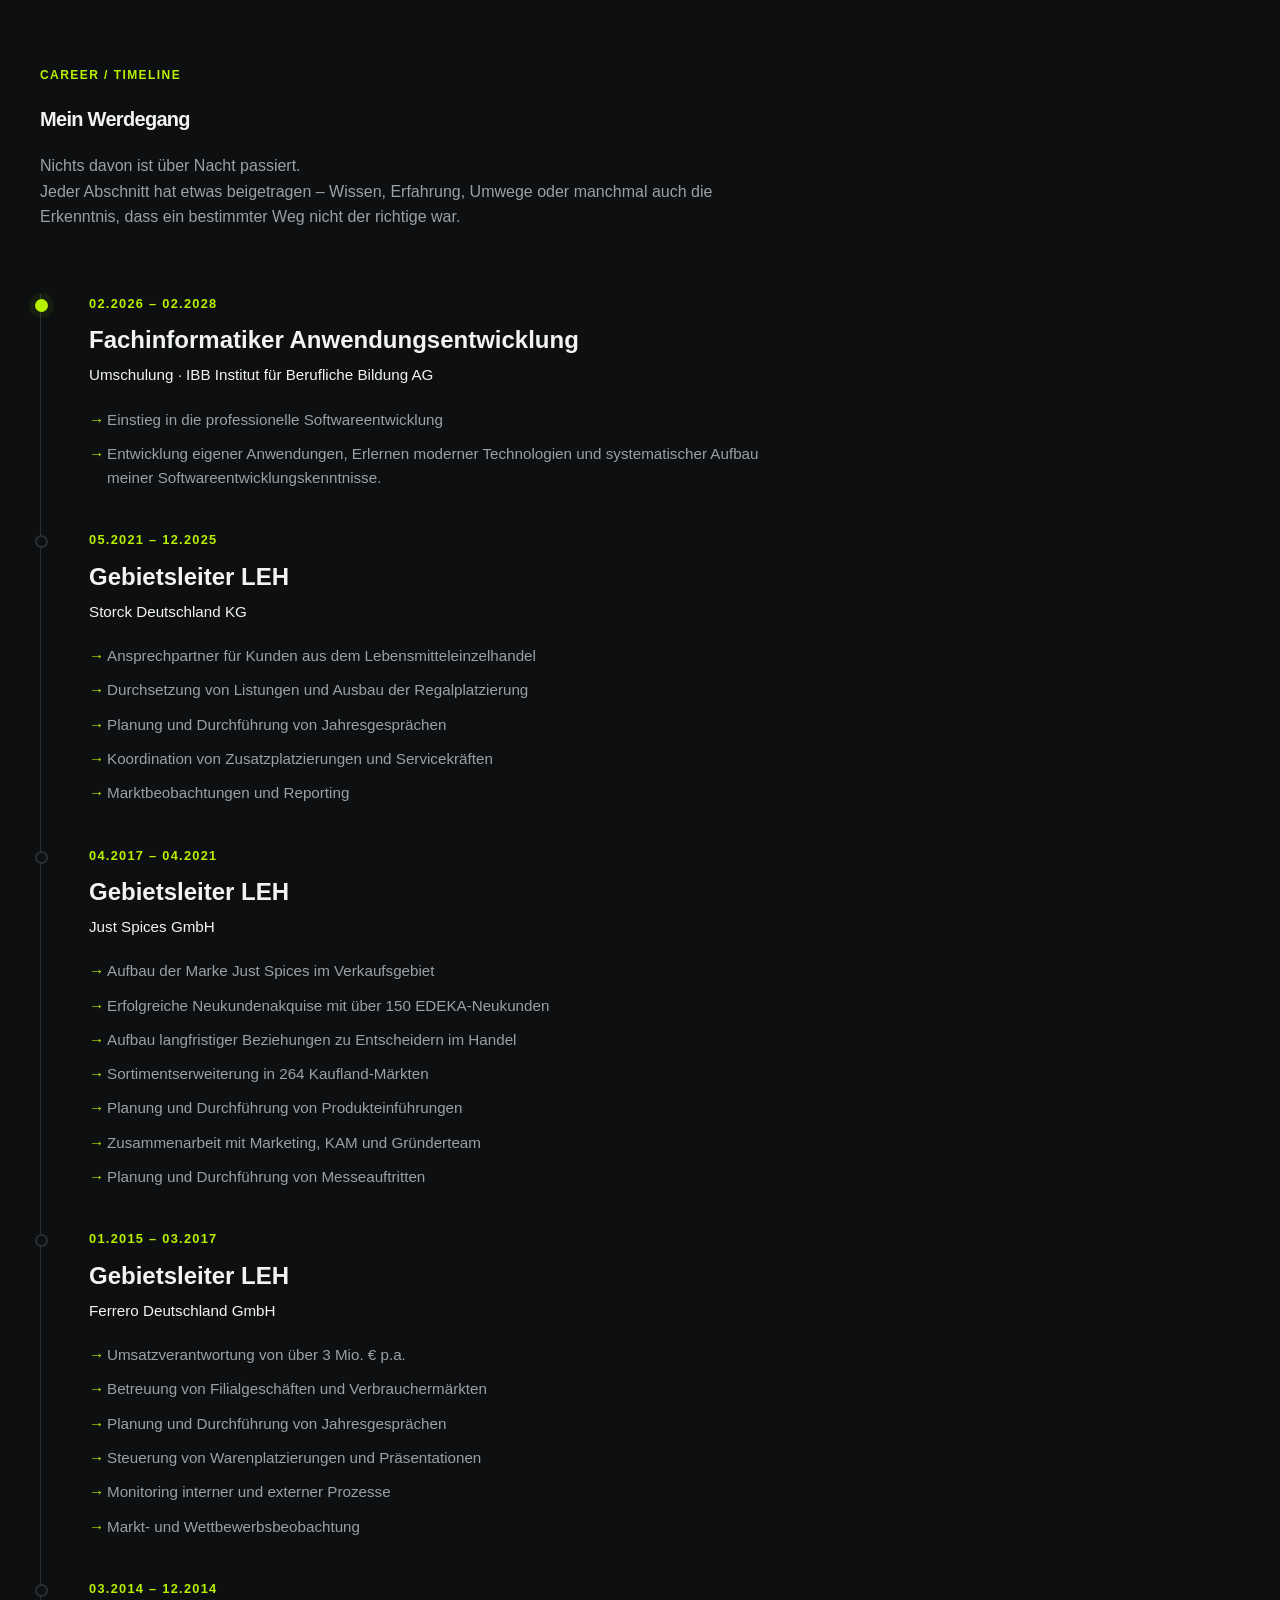
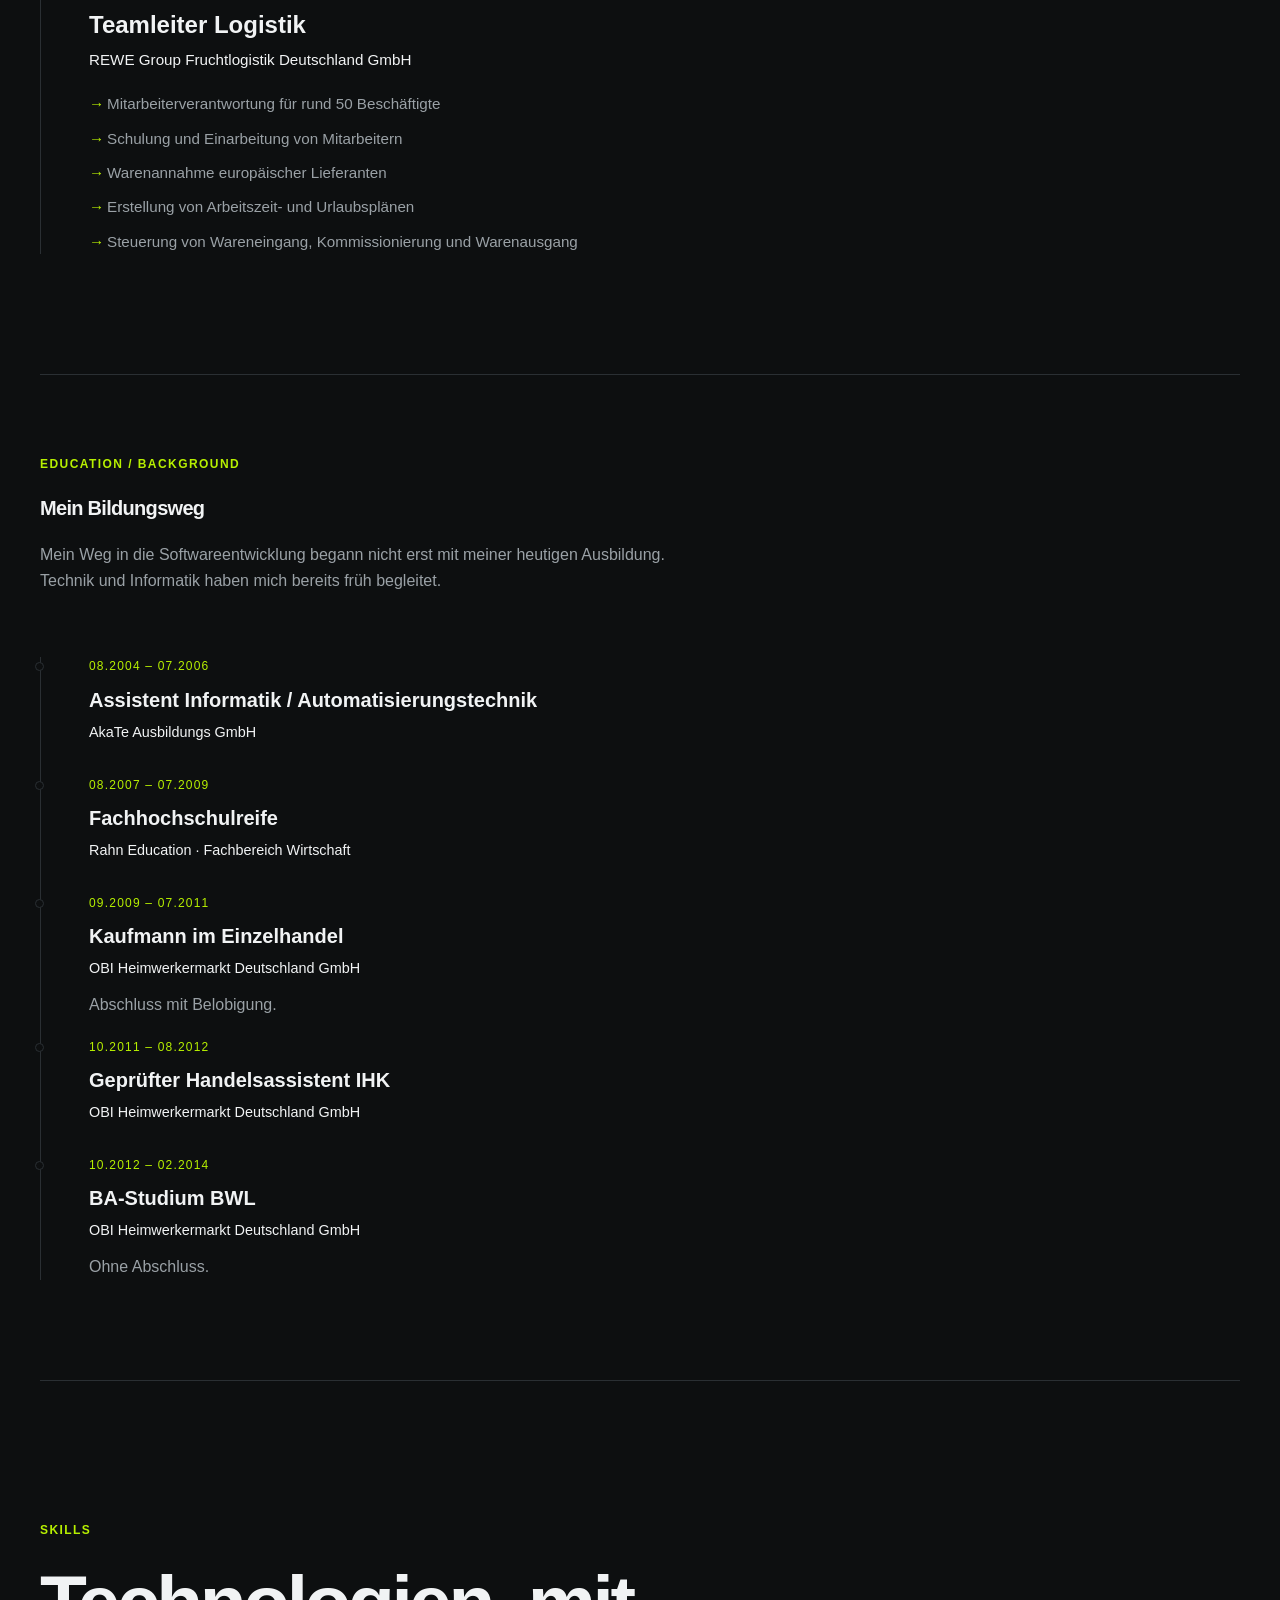
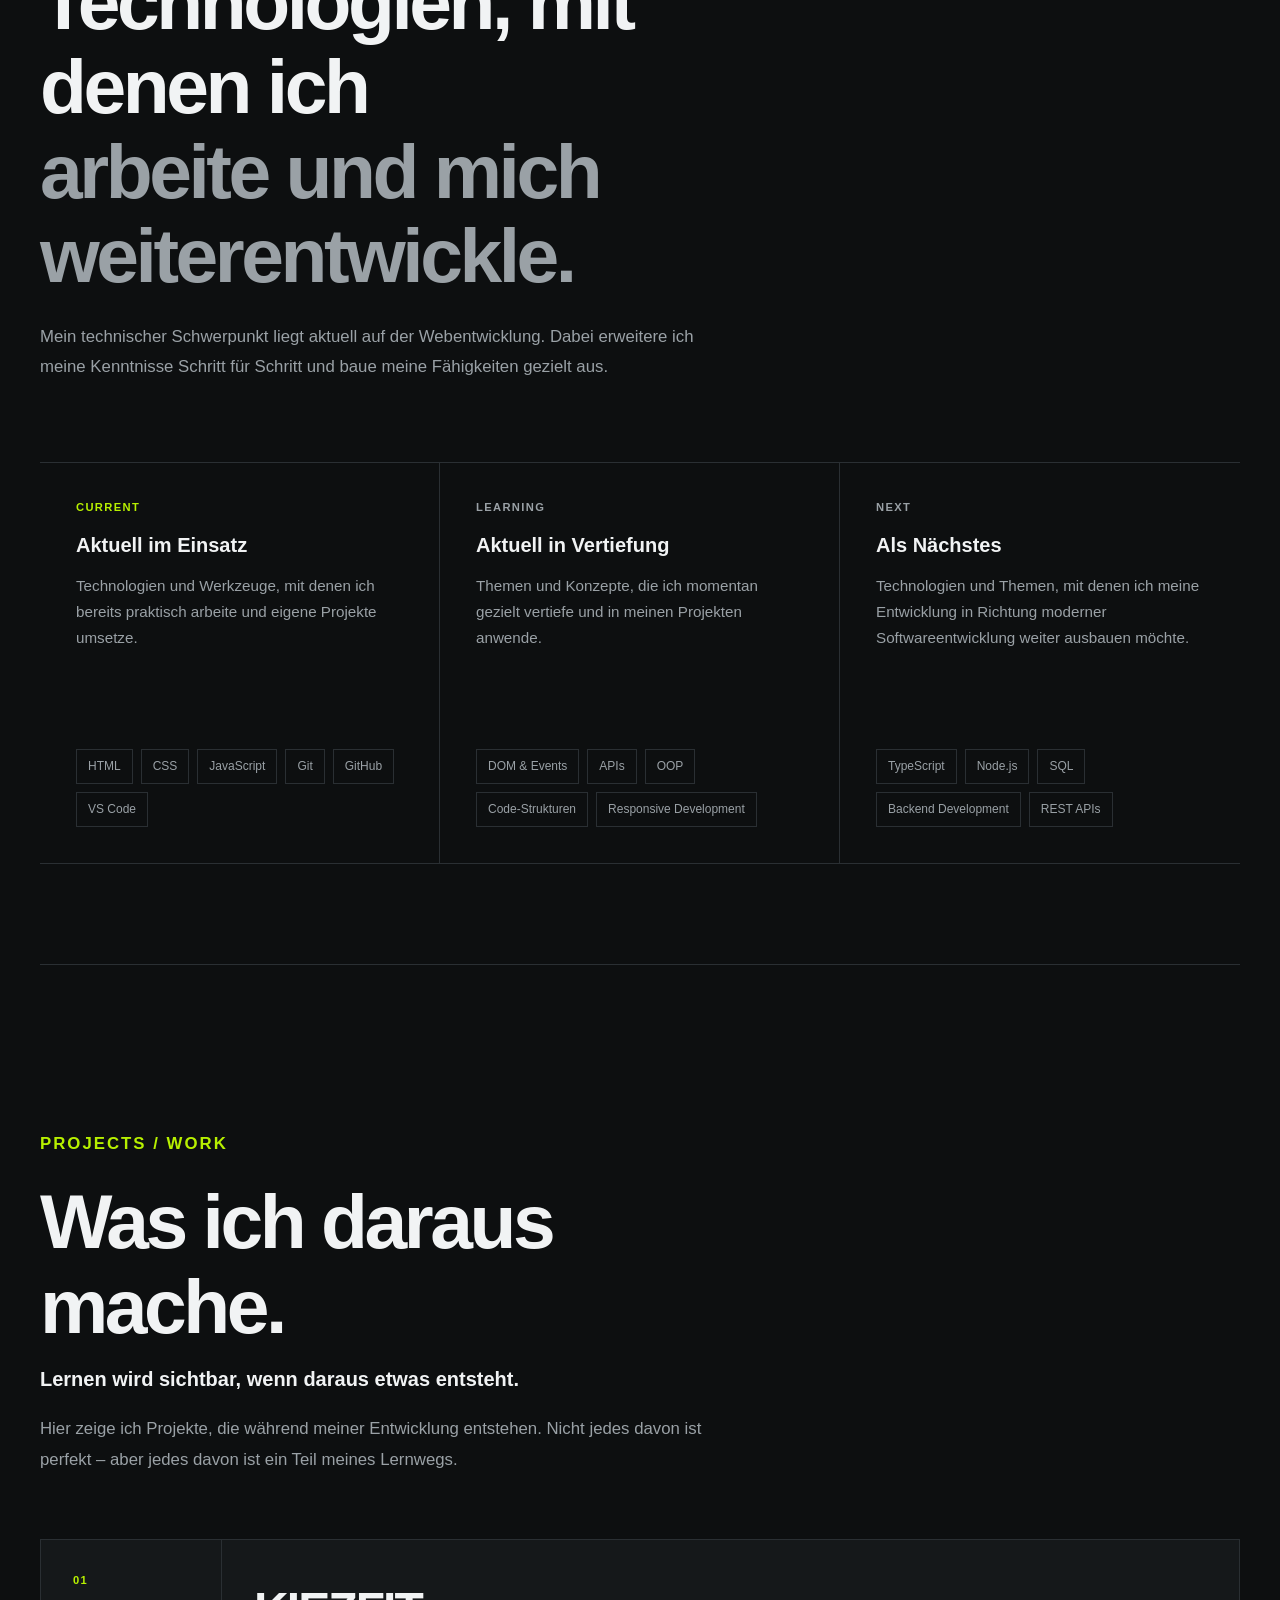
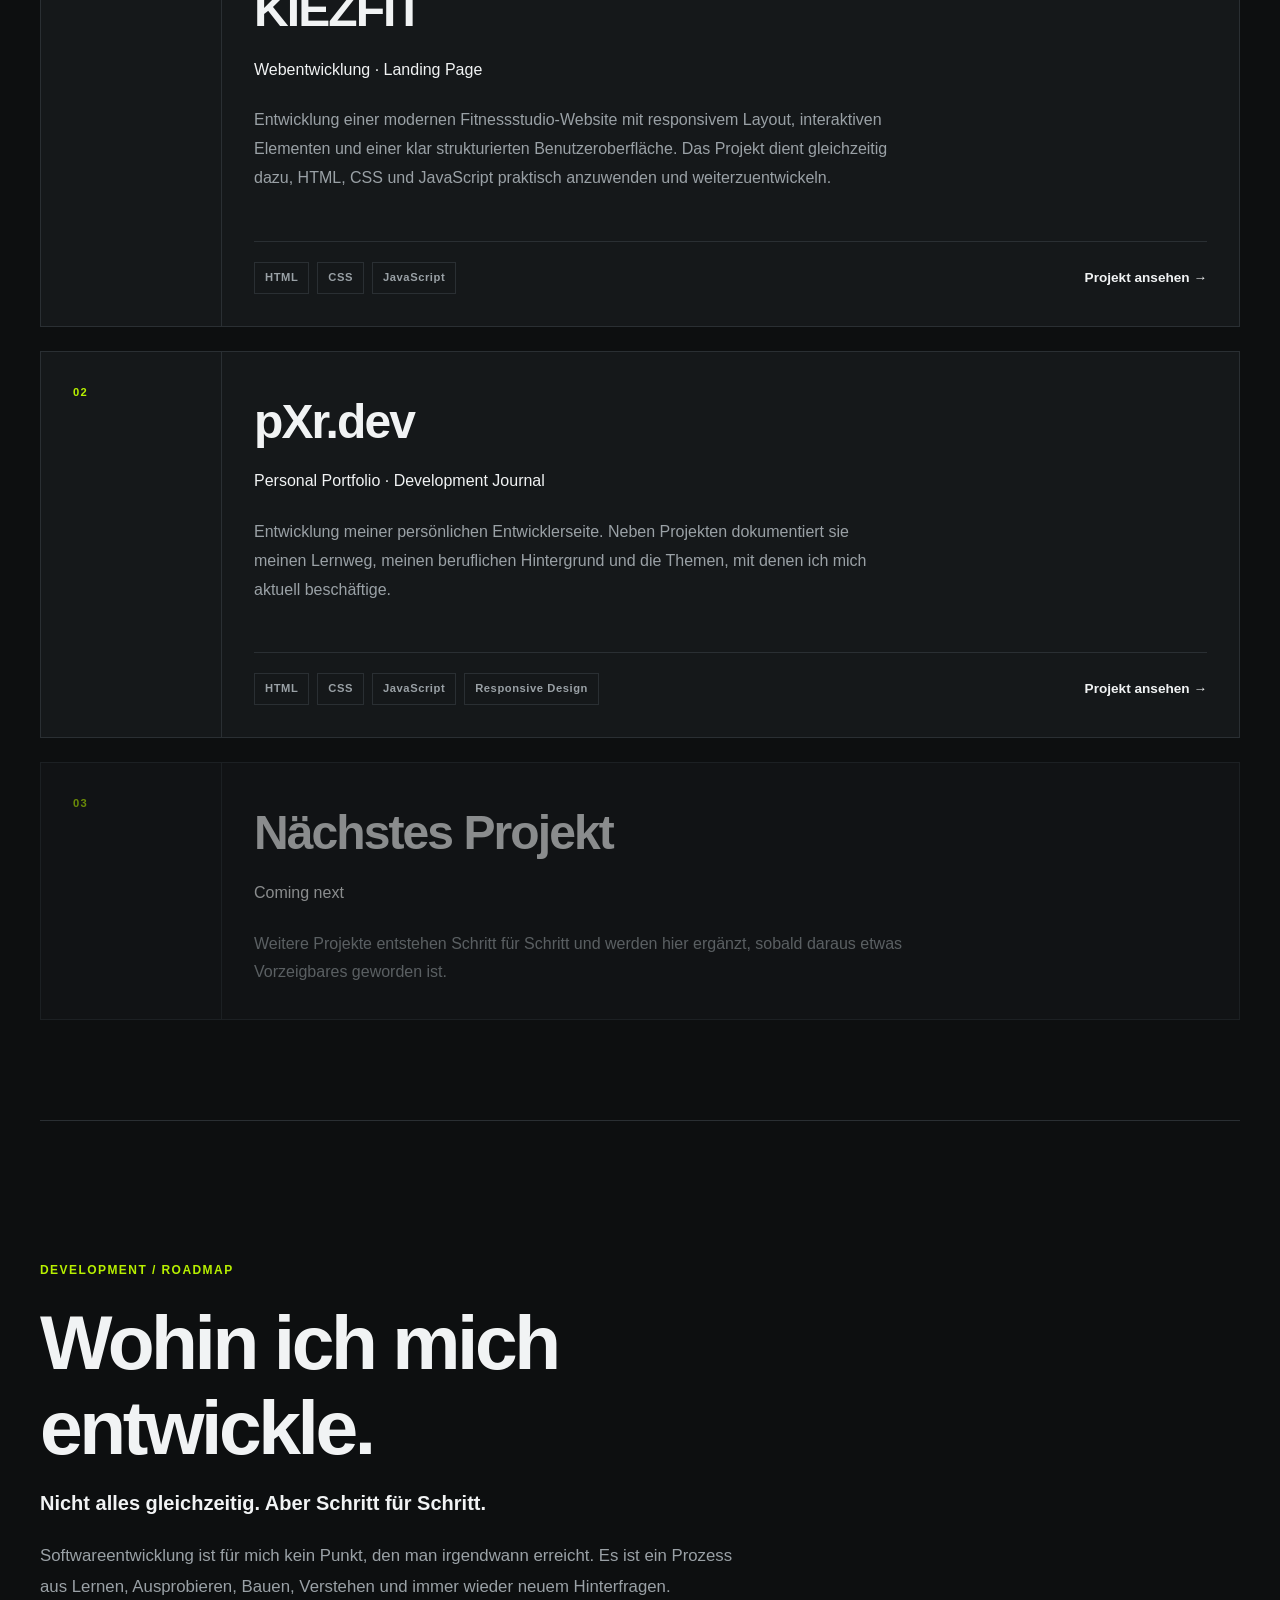
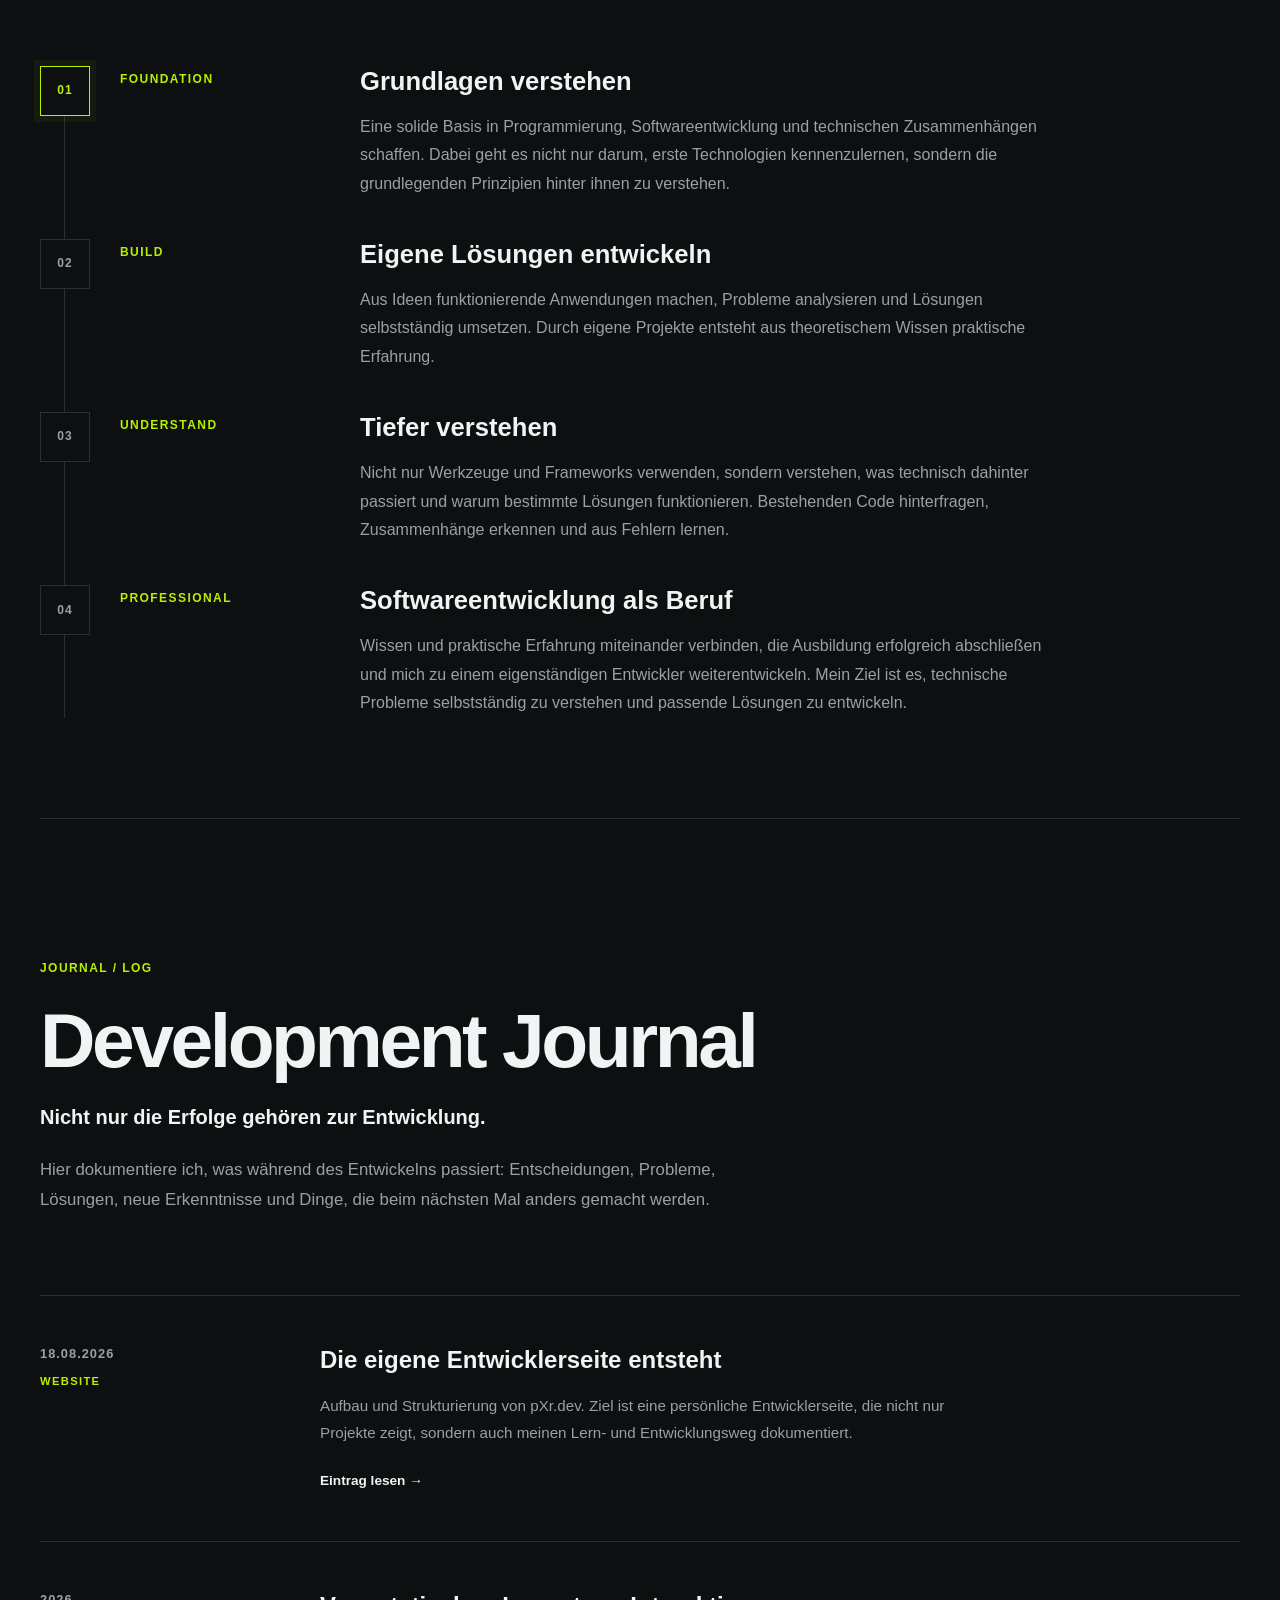
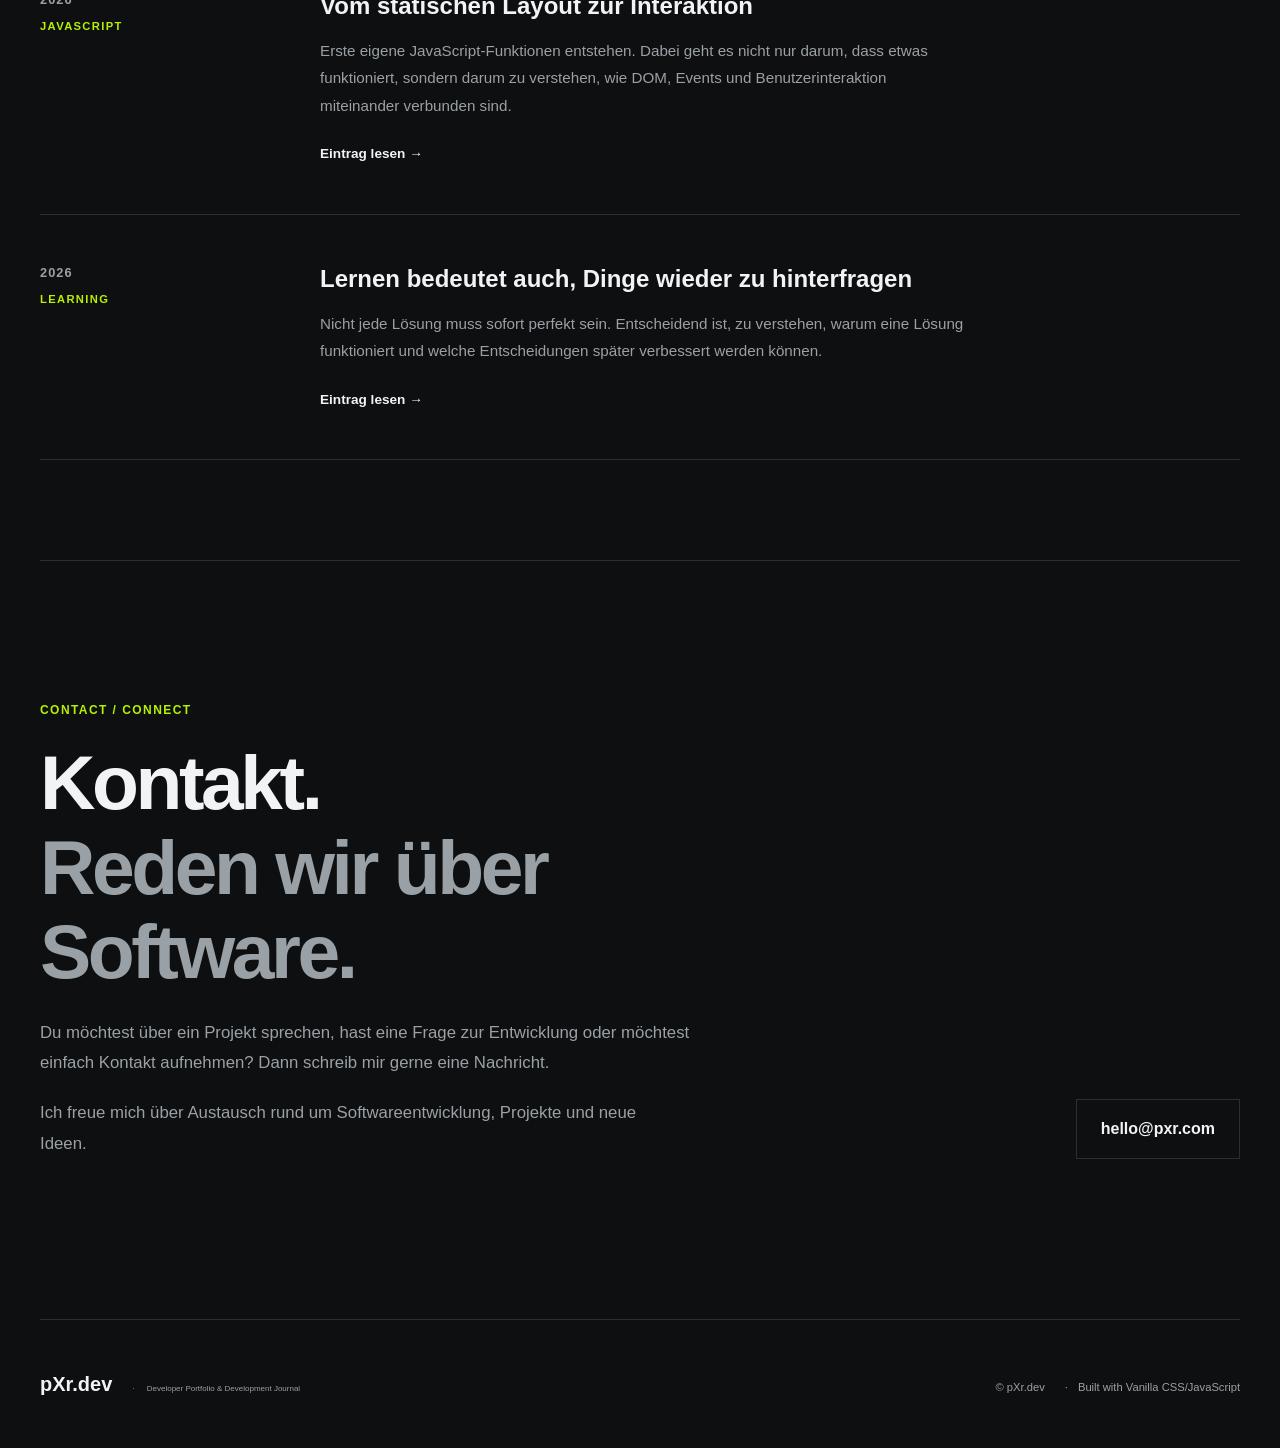
==== commit 374455a4: "feat: implement responsive layout" ====
--- a/index.html
+++ b/index.html
@@ -8,6 +8,7 @@
     <meta name="description" content="Persönliche Entwickler-Website von pXr">
 
     <link rel="stylesheet" href="css/style.css">
+    <link rel="stylesheet" href="css/responsive.css">
 
     <title>pXr.dev | Developer Portfolio & Development Journal </title>
 </head>
@@ -22,7 +23,7 @@
         </a>
 
         <!-- HAUPTNAVIGATION -->
-        <nav aria-label="Hauptnavigation">
+        <nav id="main-navigation" aria-label="Hauptnavigation">
             <ul>
                 <li><a href="#home">Start</a></li>
                 <li><a href="#about">Über mich</a></li>
@@ -34,6 +35,19 @@
             </ul>
         </nav> 
 
+        <!-- MOBILE NAVIGATION TOGGLE -->
+        <button
+            class="nav-toggle"
+            type="button"
+            aria-label="Menü öffnen"
+            aria-expanded="false"
+            aria-controls="main-navigation"
+        >
+            <span></span>
+            <span></span>
+            <span></span>
+        </button>
+
      </header>
 
     <!-- MAIN -->
@@ -1064,38 +1078,26 @@
     
 <!-- FOOTER -->
 <footer>
-
     <div class="footer-content">
 
         <div class="footer-brand">
-
-            <a href="#home" class="footer-logo">
-                pXr.dev
-            </a>
-
-            <p>
+            <span class="footer-logo">pXr.dev</span>
+
+            <span class="footer-description">
                 Developer Portfolio &amp; Development Journal
-            </p>
-
+            </span>
         </div>
 
-
         <div class="footer-meta">
-
-            <span>
-                © 2026 pXr.dev
-            </span>
-
-            <span>
-                Built with HTML · CSS · JavaScript
-            </span>
-
+            <span>© pXr.dev</span>
+            <span>Built with Vanilla CSS/JavaScript</span>
         </div>
 
     </div>
-
 </footer>
 
+    <script src="js/script.js"></script>
+
 </body>
 
 </html>
--- a/css/style.css
+++ b/css/style.css
@@ -57,6 +57,8 @@
     color: var(--color-text);
     font-family: var(--font-main);
     line-height: 1.6;
+
+    overflow-x: hidden;
 }
 
 /* ----- LAYOUT ----- */
@@ -89,7 +91,7 @@
 }
 
 h3 {
-    font-size: 1.5rem;
+    font-size: 1.25rem;
 }
 
 p {
@@ -461,9 +463,6 @@
 
     color: var(--color-text);
 
-    font-size: clamp(1.25rem, 2vw, 1.5rem);
-
-    font-weight: 500;
     line-height: 1.4;
 }
 
@@ -608,7 +607,6 @@
 .career h3 {
     margin-bottom: 20px;
 
-    font-size: clamp(2.2rem, 3.5vw, 2.8rem);
     letter-spacing: -0.035em;
 }
 
@@ -703,7 +701,6 @@
 .education h3 {
     margin-bottom: 20px;
 
-    font-size: clamp(2.2rem, 3.5vw, 2.8rem);
     letter-spacing: -0.035em;
 }
 
@@ -810,9 +807,6 @@
 
 .skill-card h3 {
     margin-bottom: 16px;
-
-    font-size: 1.5rem;
-    font-weight: 600;
 
     line-height: 1.2;
 }
@@ -1036,6 +1030,10 @@
     letter-spacing: -0.045em;
 }
 
+#projects .section-heading h3 {
+    margin-top: 20px;
+}
+
 #projects .section-heading h2 span {
     display: block;
 
@@ -1240,9 +1238,6 @@
 
     color: var(--color-text);
 
-    font-size: clamp(1.25rem, 2vw, 1.5rem);
-
-    font-weight: 500;
     line-height: 1.4;
 }
 
@@ -1409,9 +1404,6 @@
 
     color: var(--color-text);
 
-    font-size: clamp(1.25rem, 2vw, 1.5rem);
-
-    font-weight: 500;
     line-height: 1.4;
 }
 
@@ -1646,78 +1638,59 @@
     padding-bottom: 160px;
 }
 
-/* ----- FOOTER ----- */
+/* ==================================================
+   FOOTER
+   ================================================== */
 
 footer {
     width: min(100% - 40px, var(--content-width));
     margin: 0 auto;
-
     padding: 48px 0;
-
     border-top: 1px solid var(--color-border);
 }
 
-
-/* ----- FOOTER CONTENT ----- */
-
 .footer-content {
     display: flex;
-    align-items: flex-end;
+    align-items: baseline;
     justify-content: space-between;
-
     gap: 40px;
 }
 
-
-/* ----- FOOTER BRAND ----- */
-
 .footer-brand {
     display: flex;
-    flex-direction: column;
-
-    gap: 6px;
-}
-
+    align-items: baseline;
+    gap: 20px;
+}
 
 .footer-logo {
     color: var(--color-text);
-
     font-size: 1.25rem;
-    font-weight: 700;
-
-    letter-spacing: -0.04em;
-
-    transition: color var(--transition-fast);
-}
-
-
-.footer-logo:hover {
-    color: var(--color-accent);
-}
-
-
-.footer-brand p {
-    max-width: none;
-
+    font-weight: 600;
+}
+
+.footer-description {
     color: var(--color-text-muted);
-
-    font-size: 0.75rem;
-    line-height: 1.5;
-}
-
-
-/* ----- FOOTER META ----- */
+    font-size: 0.5rem;
+}
+
+.footer-description::before {
+    content: "·";
+    margin-right: 10px;
+    color: var(--color-text-muted);
+}
 
 .footer-meta {
     display: flex;
-    flex-direction: column;
-
-    align-items: flex-end;
-
-    gap: 4px;
+    align-items: baseline;
+    gap: 20px;
 
     color: var(--color-text-muted);
-
     font-size: 0.7rem;
     line-height: 1.5;
+}
+
+.footer-meta span + span::before {
+    content: "·";
+    margin-right: 10px;
+    color: var(--color-text-muted);
 }
--- a/css/responsive.css
+++ b/css/responsive.css
@@ -0,0 +1,293 @@
+/* ==================================================
+   RESPONSIVE DESIGN
+   ================================================== */
+
+
+/* ----- MOBILE NAVIGATION TOGGLE ----- */
+
+.nav-toggle {
+    display: none;
+
+    width: 44px;
+    height: 44px;
+
+    padding: 0;
+
+    background: transparent;
+    border: 1px solid var(--color-border);
+
+    cursor: pointer;
+
+    align-items: center;
+    justify-content: center;
+    flex-direction: column;
+
+    gap: 5px;
+
+    transition:
+        border-color var(--transition-fast),
+        background-color var(--transition-fast);
+}
+
+
+/* ----- HAMBURGER LINES ----- */
+
+.nav-toggle span {
+    display: block;
+
+    width: 18px;
+    height: 1px;
+
+    background-color: var(--color-text);
+
+    transition:
+        transform var(--transition-fast),
+        opacity var(--transition-fast);
+}
+
+
+/* ----- HAMBURGER HOVER ----- */
+
+.nav-toggle:hover {
+    border-color: var(--color-accent);
+}
+
+.nav-toggle:hover span {
+    background-color: var(--color-accent);
+}
+
+
+/* ----- HAMBURGER FOCUS ----- */
+
+.nav-toggle:focus-visible {
+    outline: 2px solid var(--color-accent);
+    outline-offset: 4px;
+}
+
+/* ==================================================
+   TABLET / MOBILE
+   ================================================== */
+
+/* ----- MOBILE NAVIGATION ----- */
+
+@media (max-width: 700px) {
+
+    header {
+        position: relative;
+    }
+
+    nav {
+        display: none;
+
+        position: absolute;
+
+        top: 100%;
+        left: 0;
+        right: 0;
+
+        z-index: 10;
+
+        padding: 5px 0;
+
+        background-color: var(--color-background);
+        border-bottom: 1px solid var(--color-border);
+    }
+
+    nav.is-open {
+        display: block;
+    }
+
+    nav ul {
+        display: flex;
+        flex-direction: row;
+        align-items: center;
+        justify-content: space-between;
+
+        gap: 20px;
+
+        list-style: none;
+    }
+
+    nav li {
+        width: auto;
+    }
+
+    nav a {
+        display: block;
+
+        padding: 1px 0;
+
+        font-size: 0.6rem;
+    }
+
+    nav a::after {
+        bottom: -1px;
+    }
+
+
+    /* ----- MOBILE TOGGLE ----- */
+
+    .nav-toggle {
+        display: flex;
+
+        flex-direction: column;
+        justify-content: center;
+        align-items: center;
+
+        gap: 5px;
+
+        width: 42px;
+        height: 42px;
+
+        padding: 0;
+
+        background: transparent;
+        border: 1px solid var(--color-border);
+
+        cursor: pointer;
+    }
+
+    .nav-toggle span {
+        display: block;
+
+        width: 18px;
+        height: 1px;
+
+        background-color: var(--color-text);
+
+        transition:
+            transform var(--transition-fast),
+            opacity var(--transition-fast);
+    }
+
+
+    /* ----- OPEN STATE ----- */
+
+    .nav-toggle[aria-expanded="true"] span:nth-child(1) {
+        transform: translateY(6px) rotate(45deg);
+    }
+
+    .nav-toggle[aria-expanded="true"] span:nth-child(2) {
+        opacity: 0;
+    }
+
+    .nav-toggle[aria-expanded="true"] span:nth-child(3) {
+        transform: translateY(-6px) rotate(-45deg);
+    }
+
+    /* ----- SKILLS ----- */
+
+    .skills-grid {
+        grid-template-columns: 1fr;
+    }
+
+    .skill-card {
+        min-height: auto;
+        border-right: none;
+        border-bottom: 1px solid var(--color-border);
+    }
+
+    .skill-card:last-child {
+        border-bottom: none;
+    }
+
+    /* ----- MOBILE LAYOUTS ----- */
+
+    .project-card,
+    .roadmap-item,
+    .journal-entry {
+        grid-template-columns: 1fr;
+    }
+
+    .project-content {
+        border-left: none;
+        border-top: 1px solid var(--color-border);
+    }
+
+    .roadmap-item {
+        gap: 24px;
+    }
+
+    .journal-entry {
+        gap: 24px;
+    }
+
+    /* ----- MOBILE ROADMAP ----- */
+
+    .development-roadmap {
+        padding-left: 48px;
+    }
+
+    .development-roadmap::before {
+        left: 16px;
+    }
+
+    .roadmap-marker {
+        left: -48px;
+
+        width: 36px;
+        height: 36px;
+    }
+
+    /* ----- MOBILE TIMELINES ----- */
+
+    .career-timeline,
+    .education-timeline {
+        padding-left: 32px;
+    }
+
+    .career-item::before,
+    .education-item::before {
+        left: -38px;
+    }
+
+    /* ----- CONTACT ----- */
+
+    .contact-content {
+        flex-direction: column;
+        align-items: flex-start;
+        gap: 32px;
+    }
+
+    .contact-text {
+        max-width: 700px;
+    }
+
+    .contact-action {
+        width: 100%;
+    }
+
+    /* ----- FOOTER ----- */
+
+    .footer-content {
+        flex-direction: column;
+        align-items: flex-start;
+        gap: 20px;
+    }
+
+    .footer-brand {
+        align-items: baseline;
+        gap: 16px;
+        flex-wrap: wrap;
+    }
+
+    .footer-meta {
+        flex-wrap: wrap;
+        align-items: baseline;
+        gap: 16px;
+    }
+}
+
+/* ==================================================
+   SMALL MOBILE
+   ================================================== */
+
+@media (max-width: 480px) {
+
+    section,
+    header,
+    footer {
+        width: min(100% - 24px, var(--content-width));
+    }
+
+}
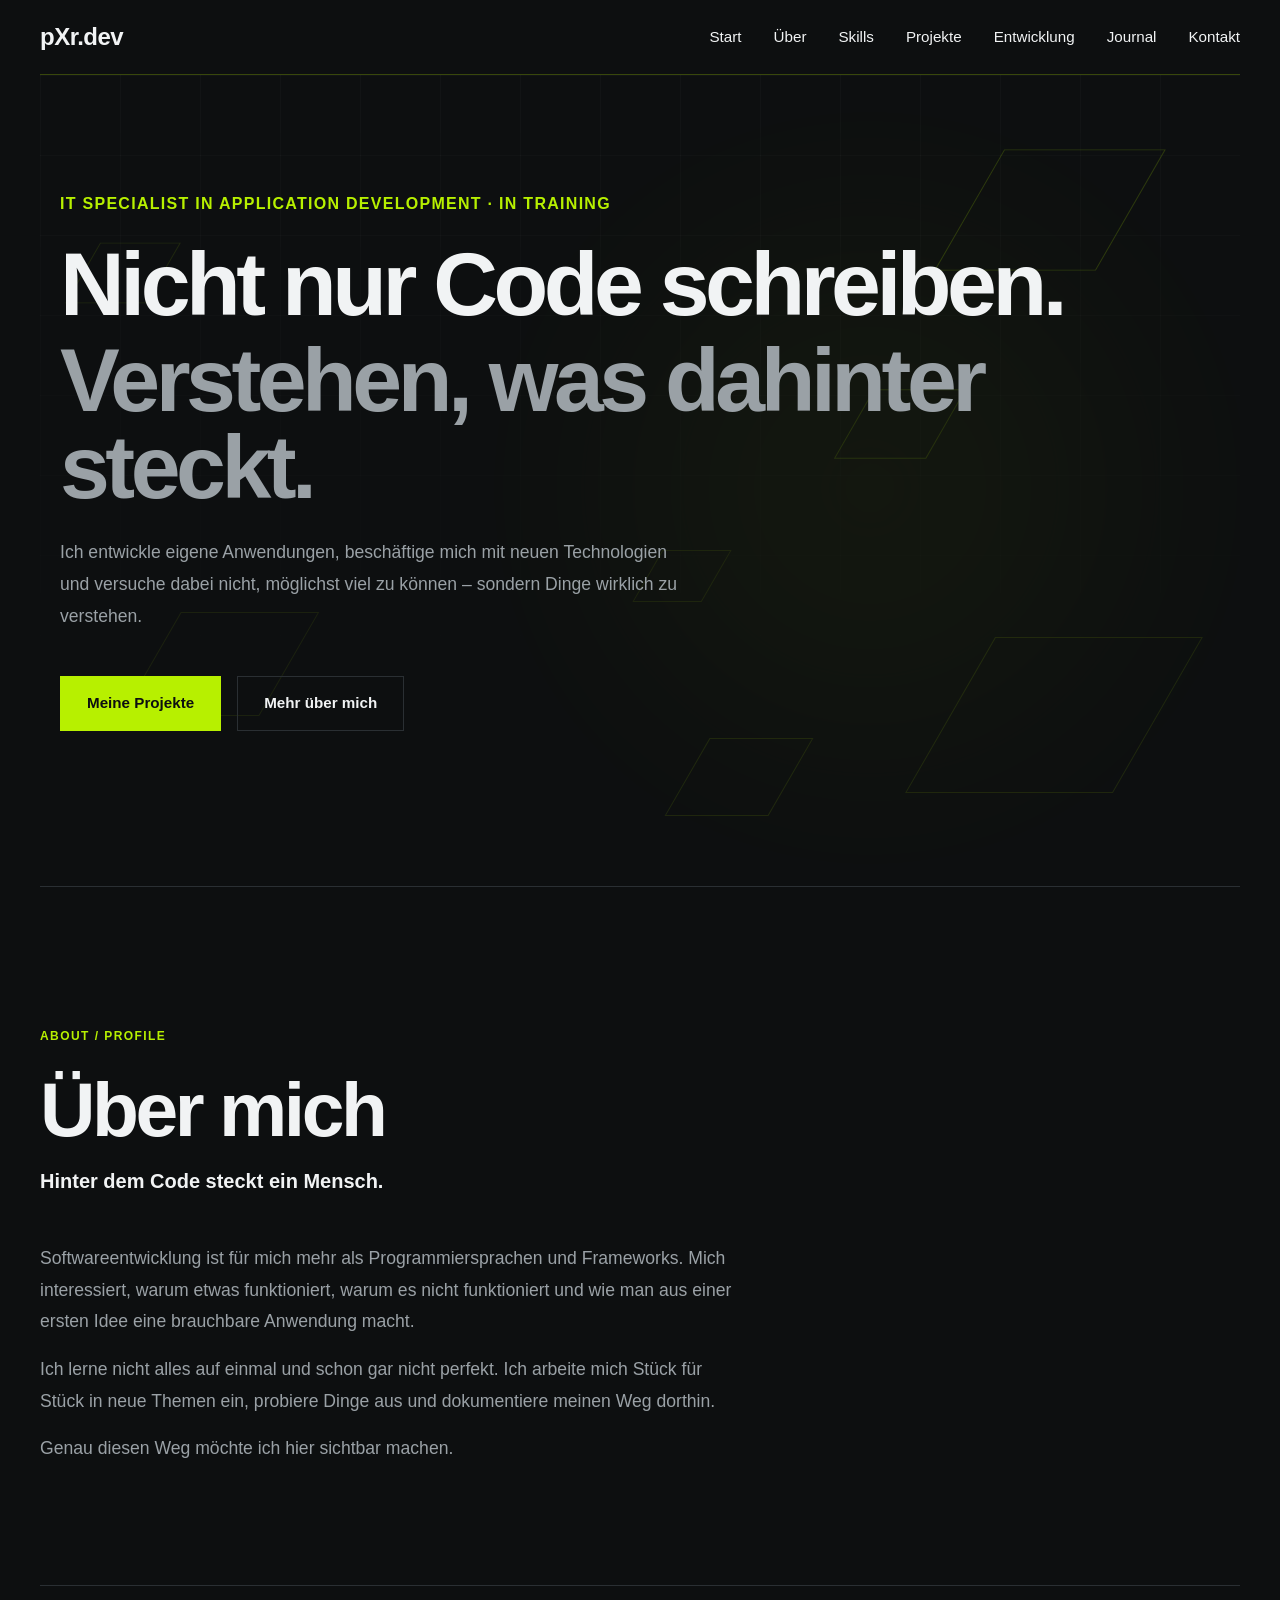
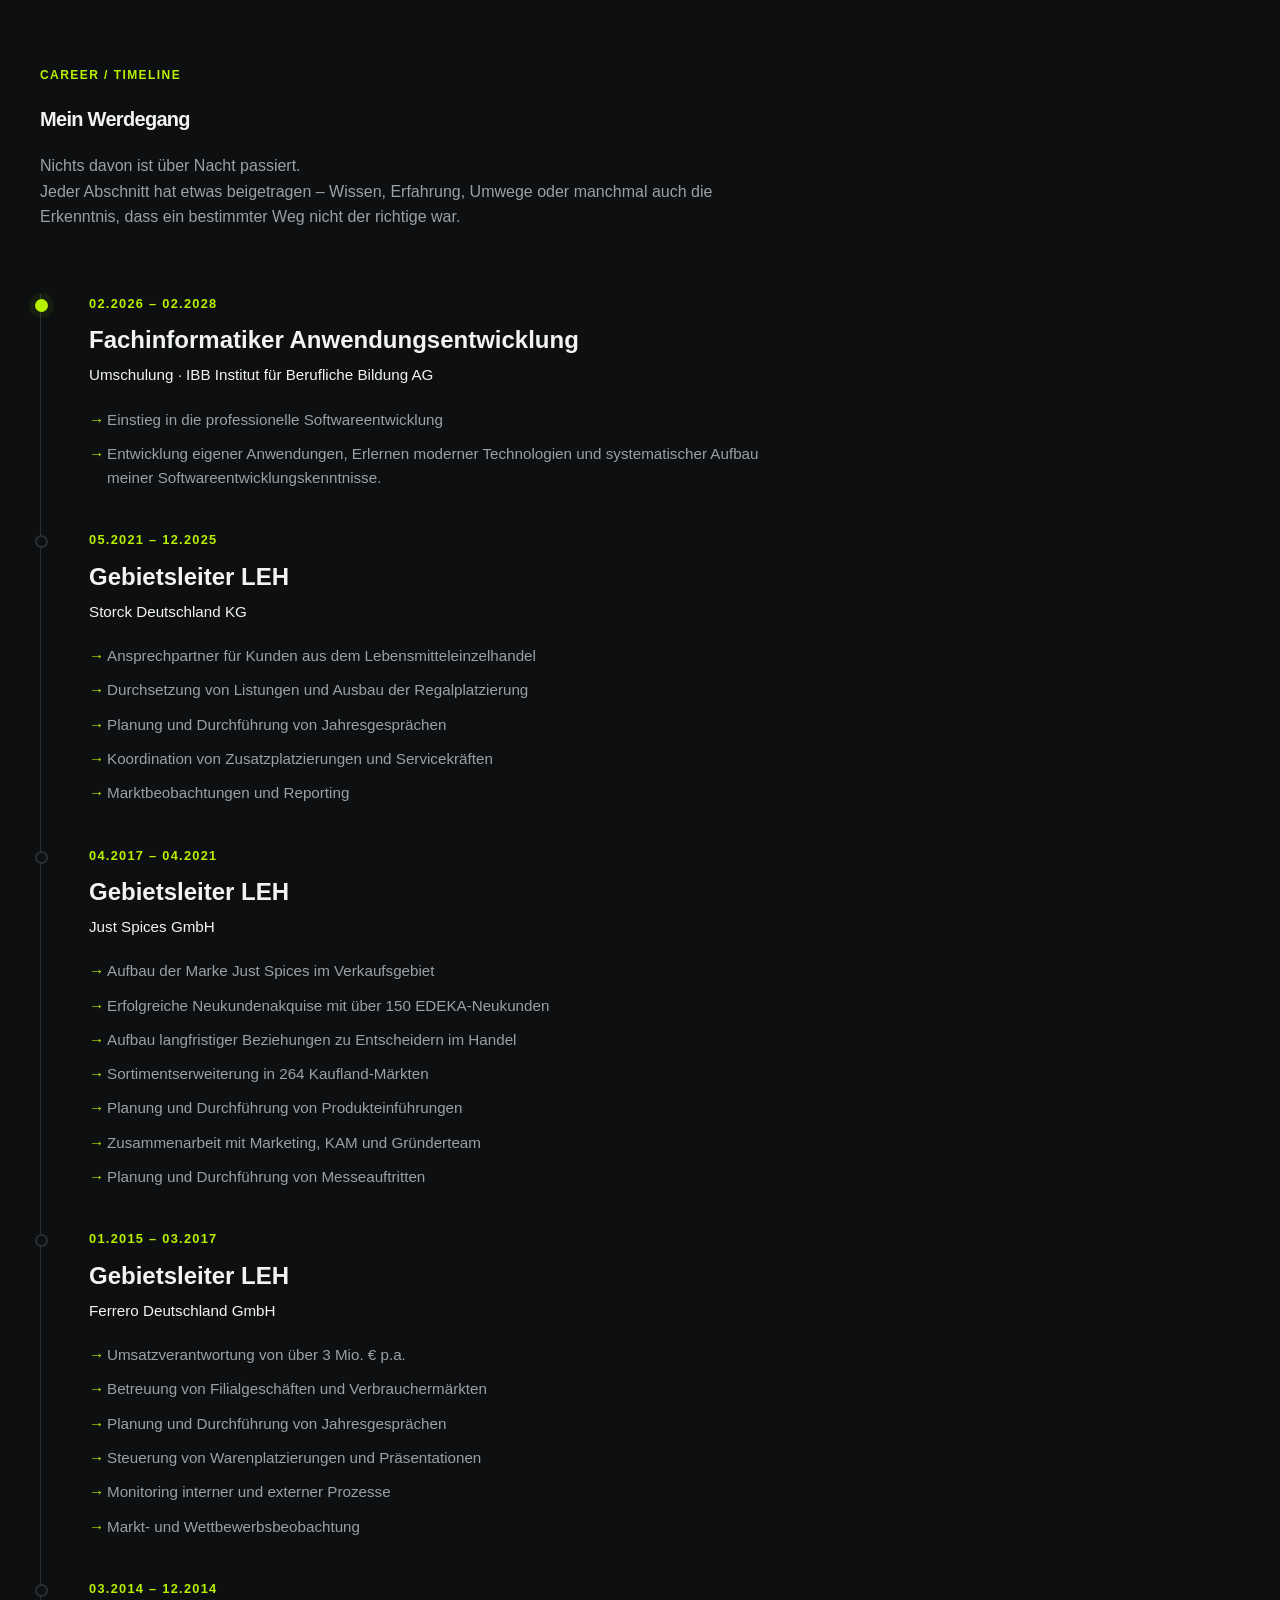
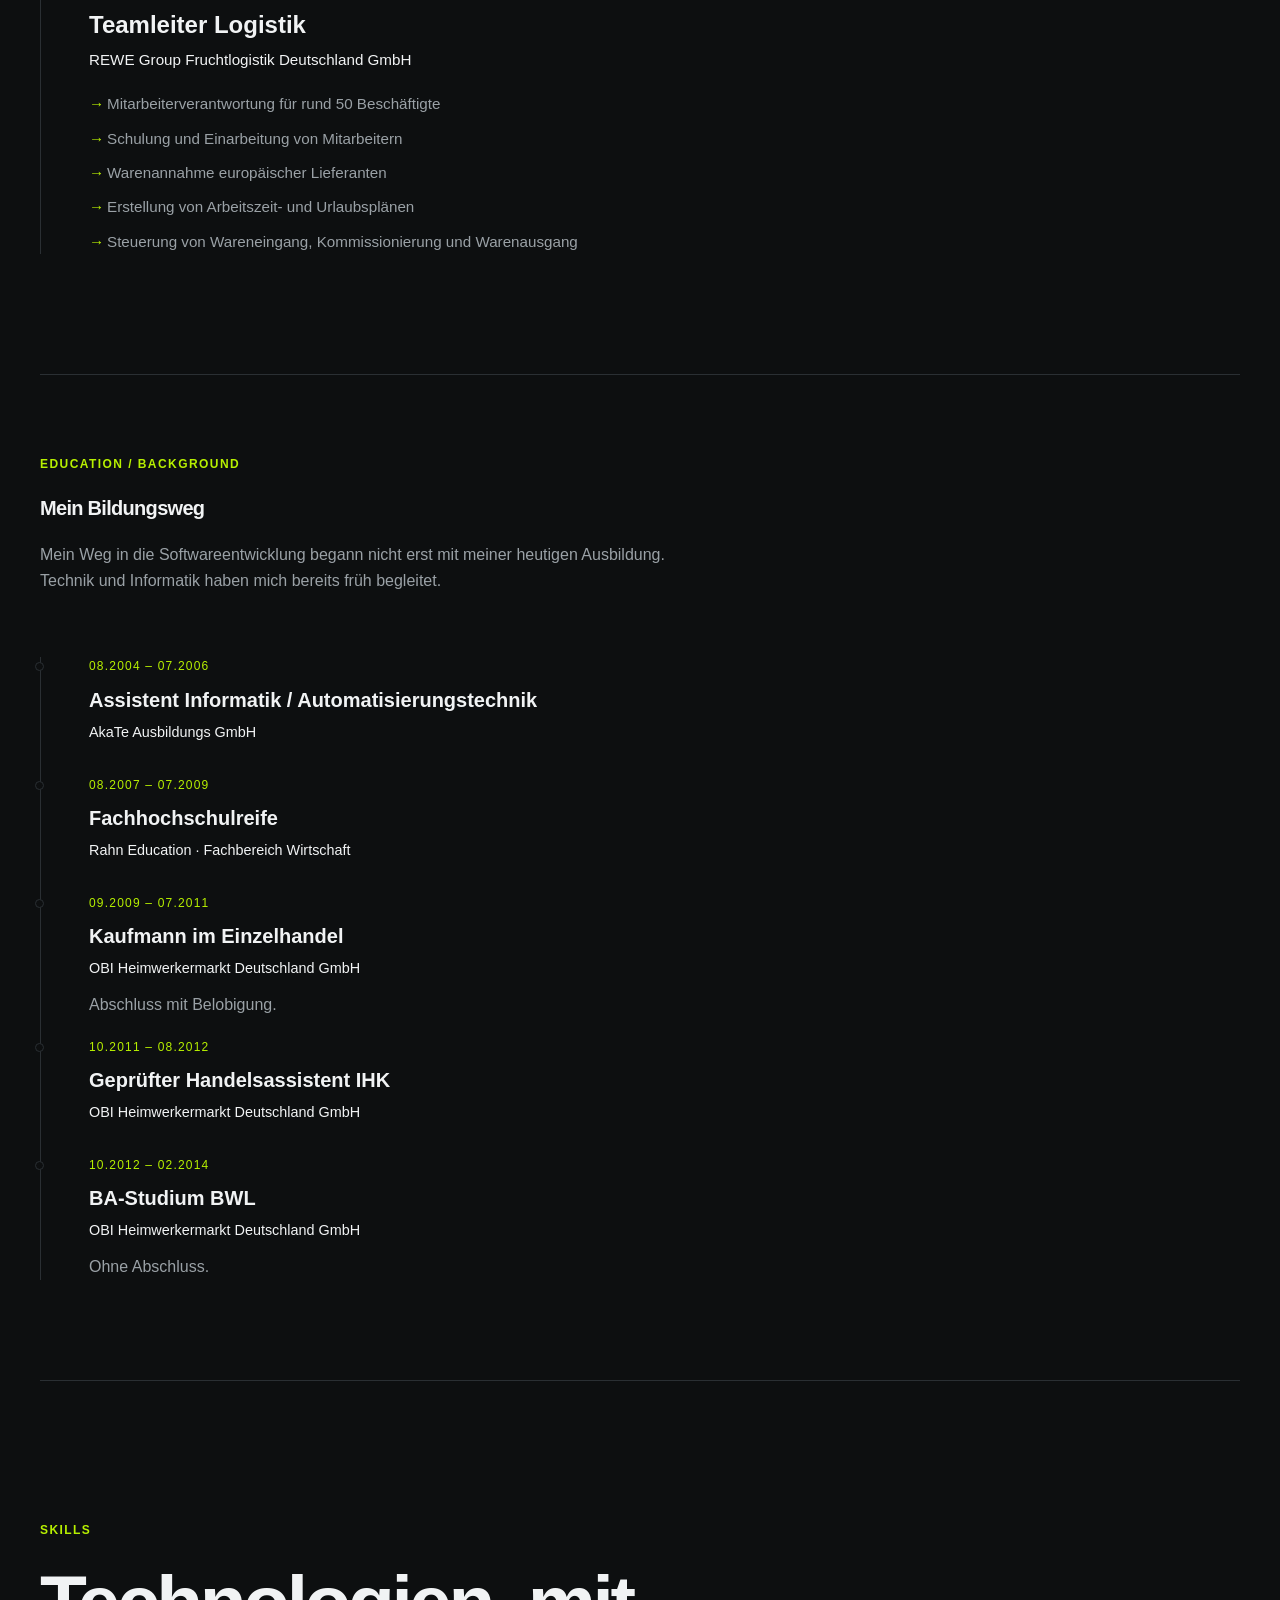
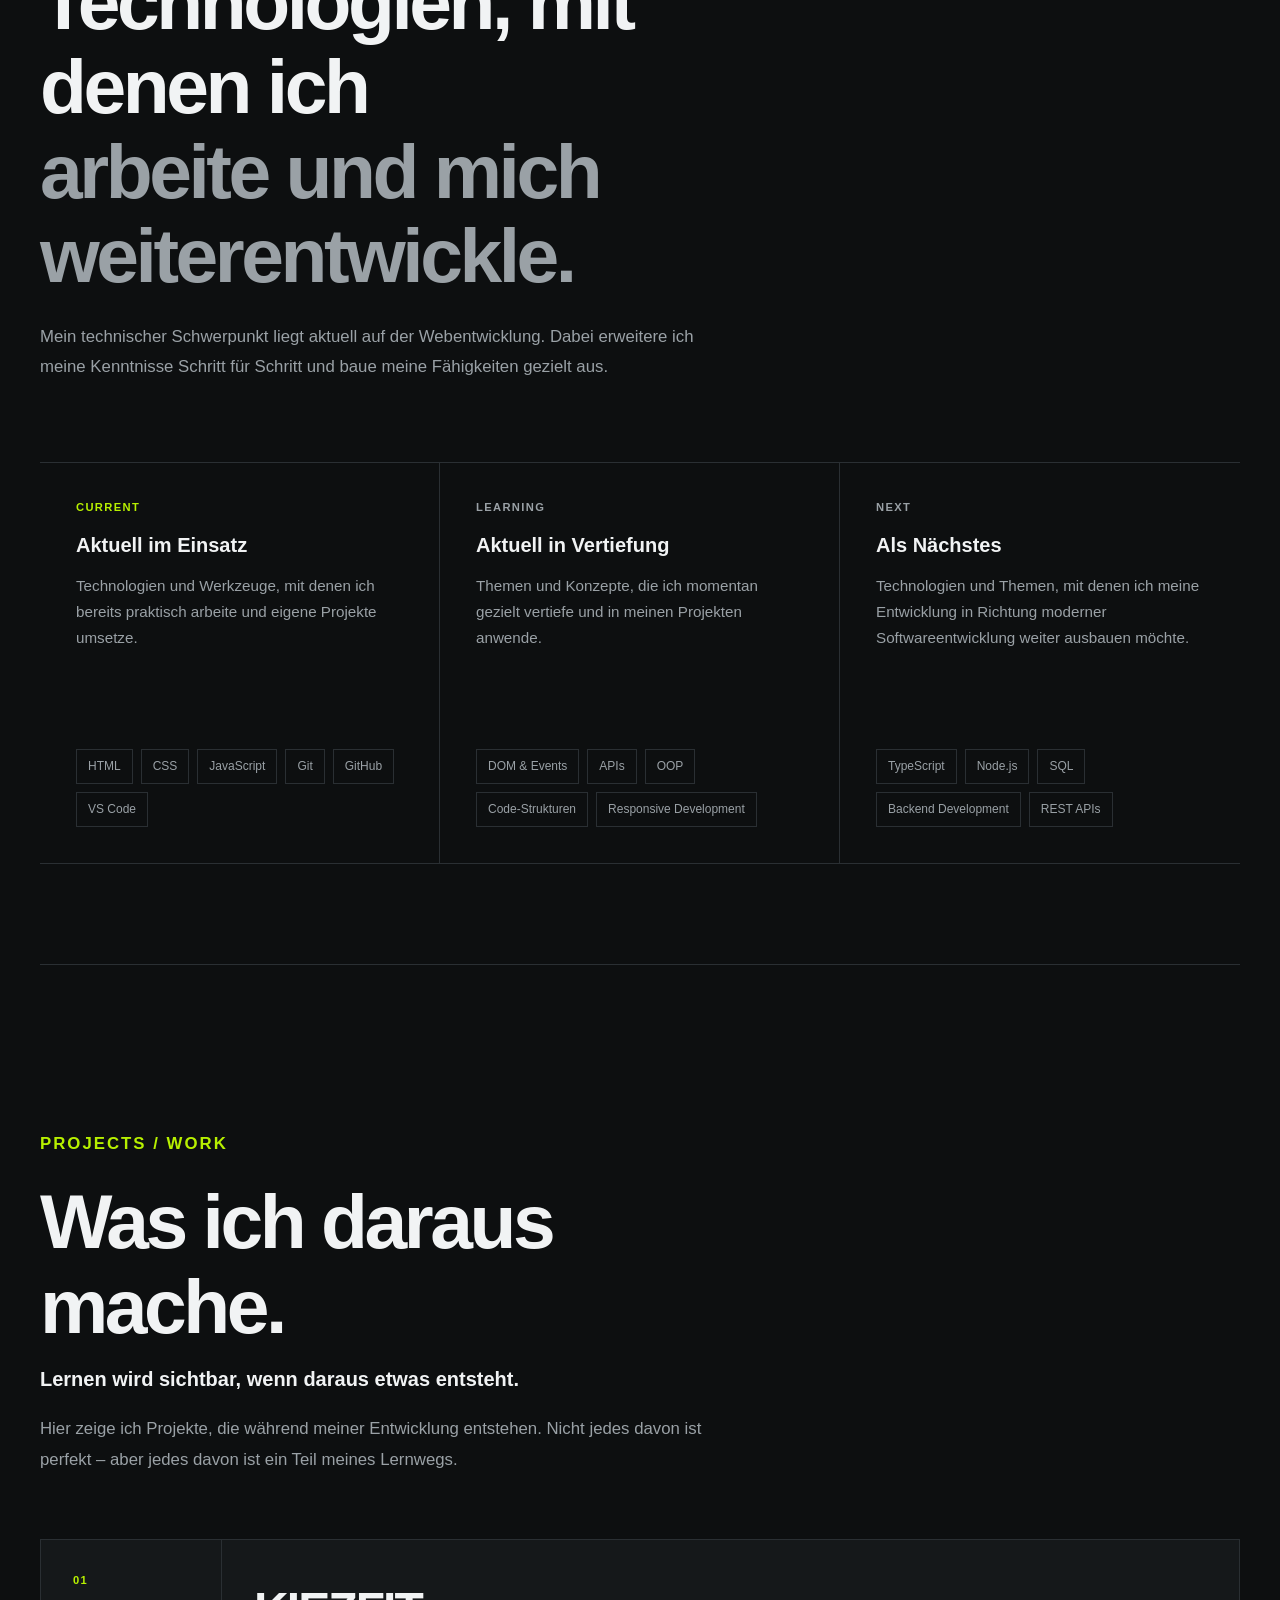
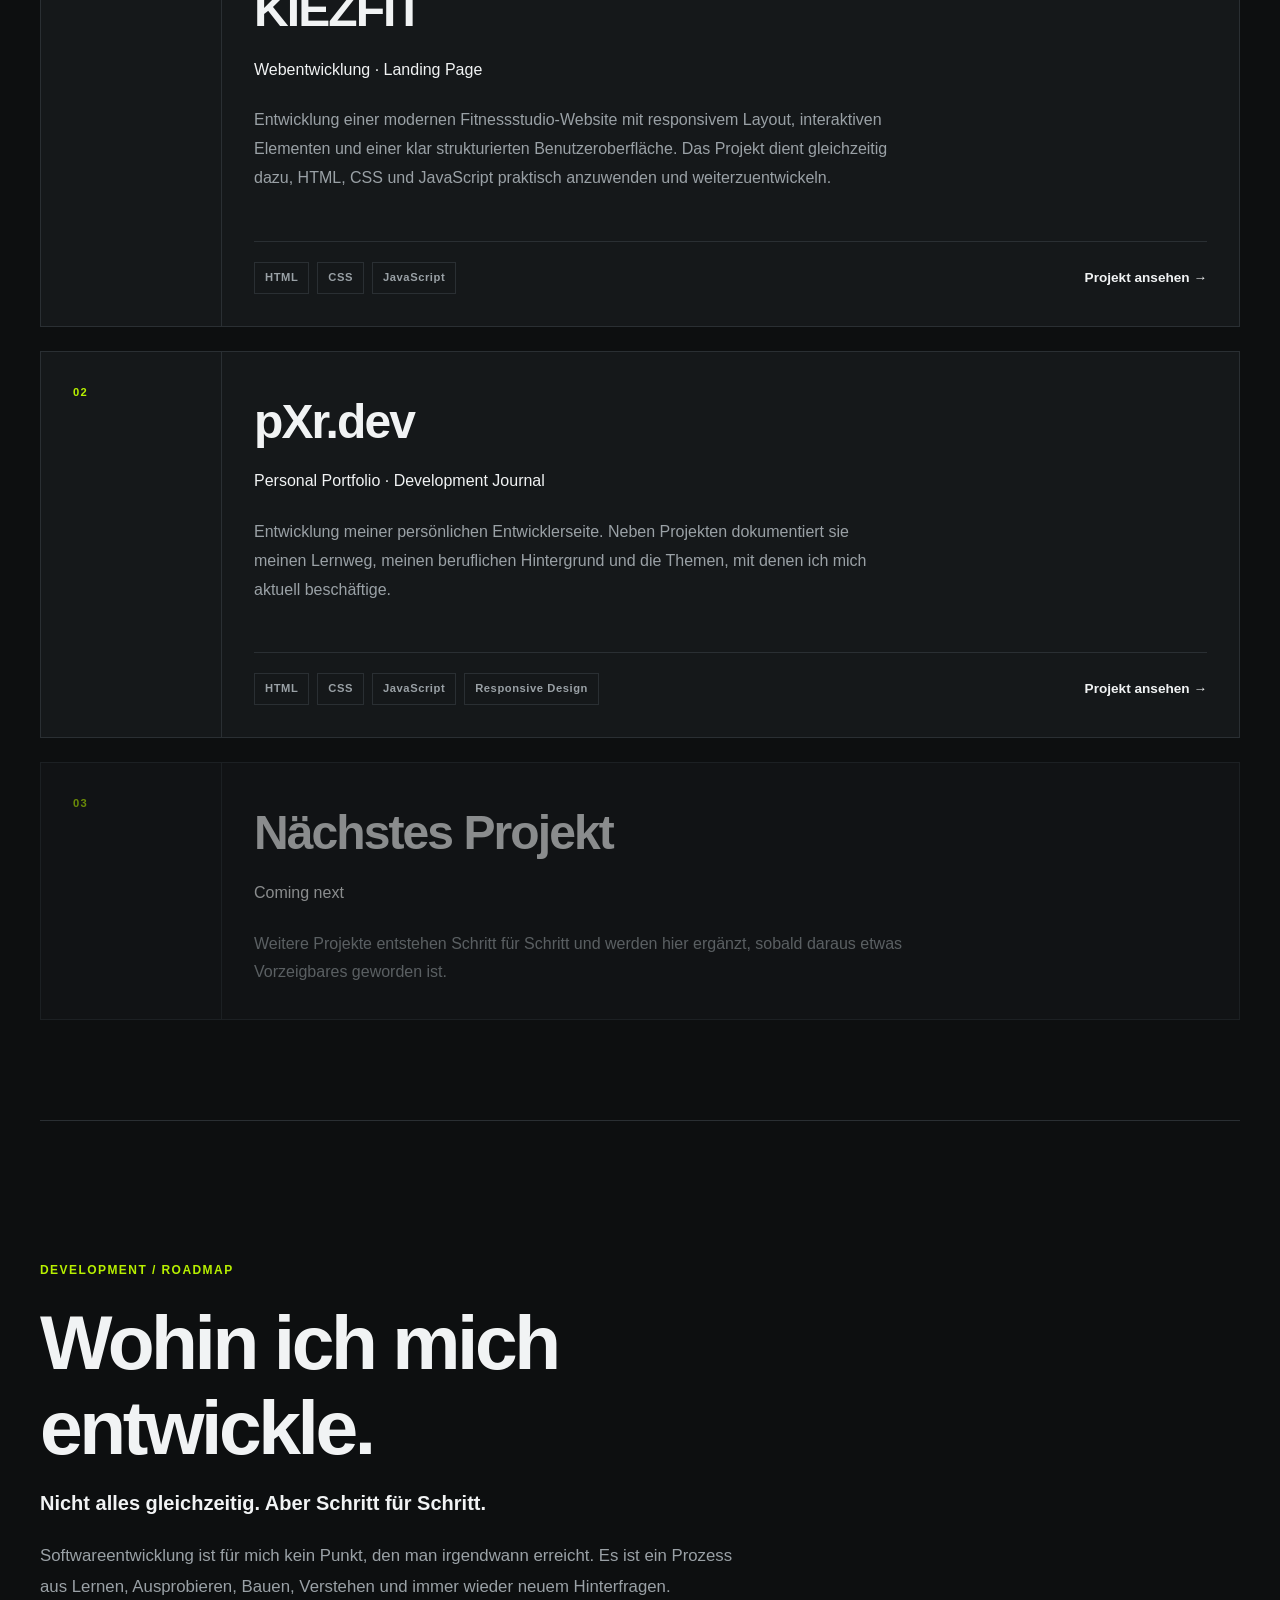
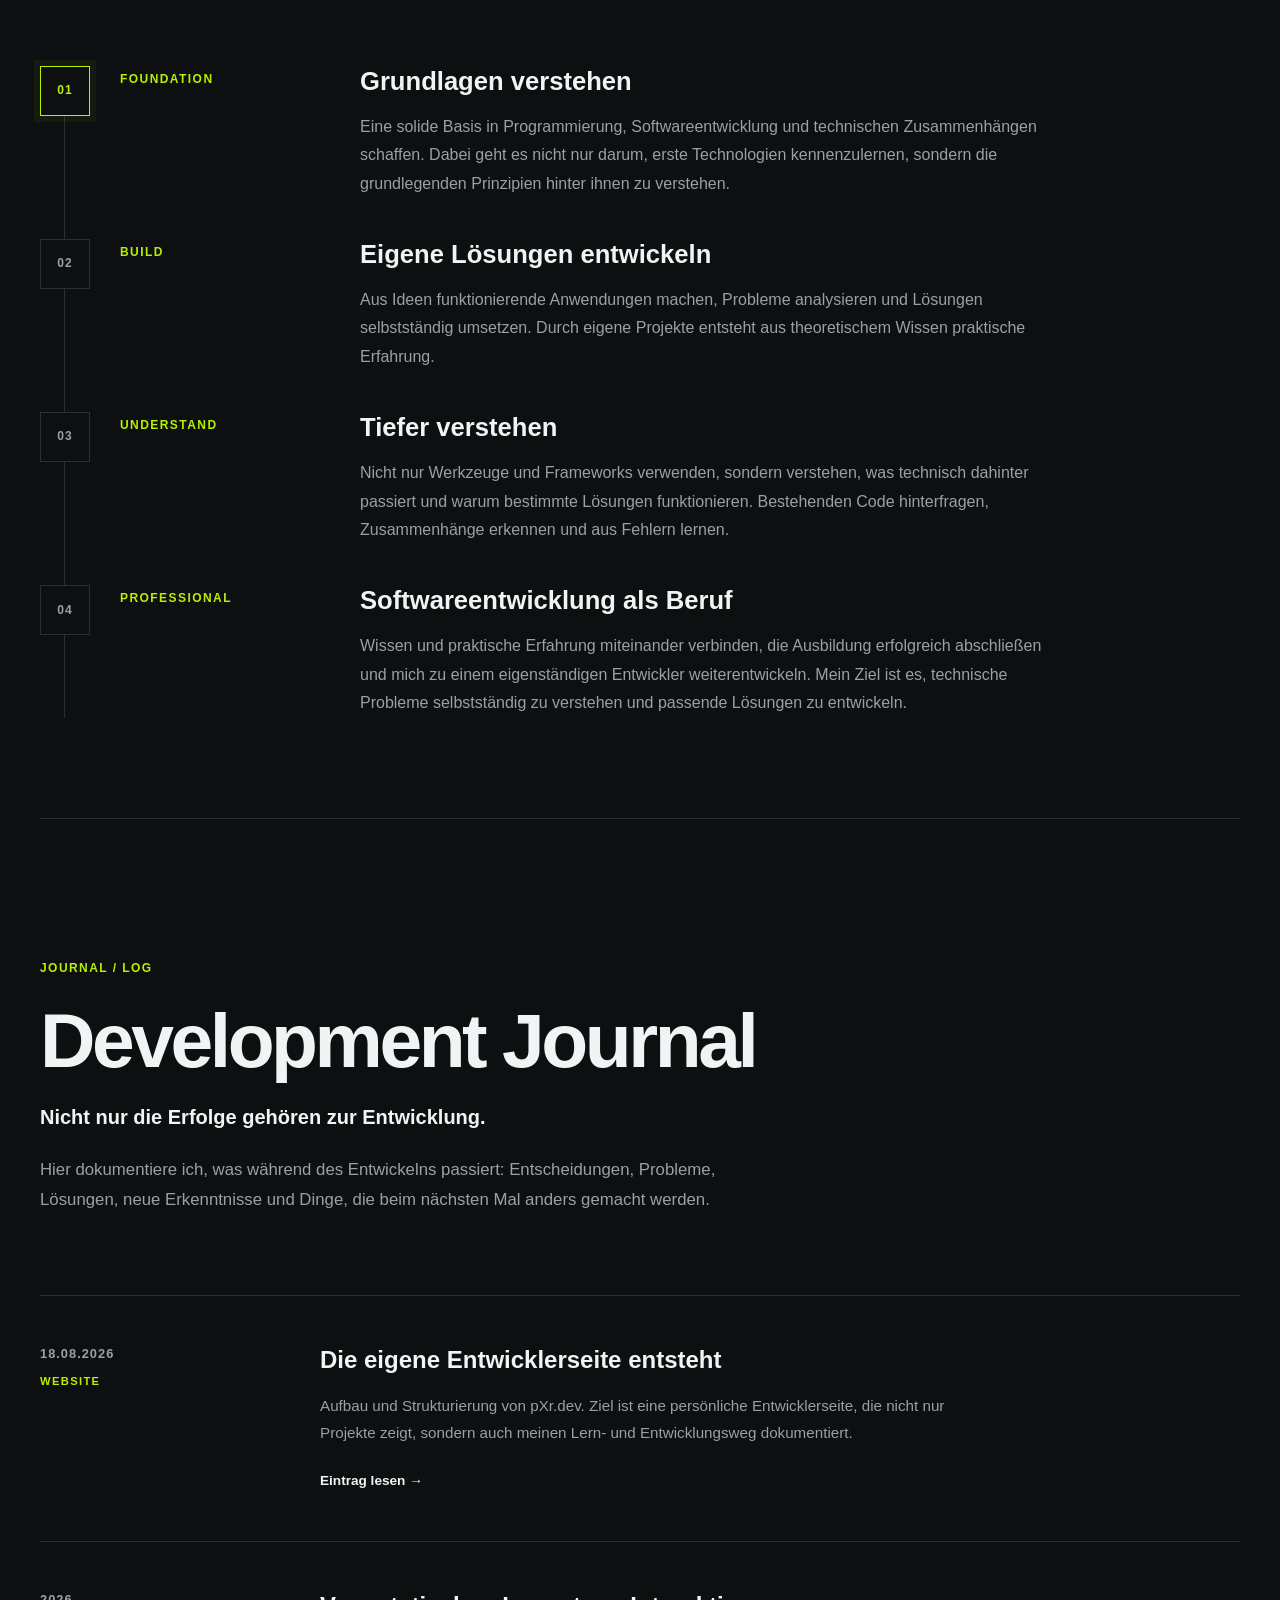
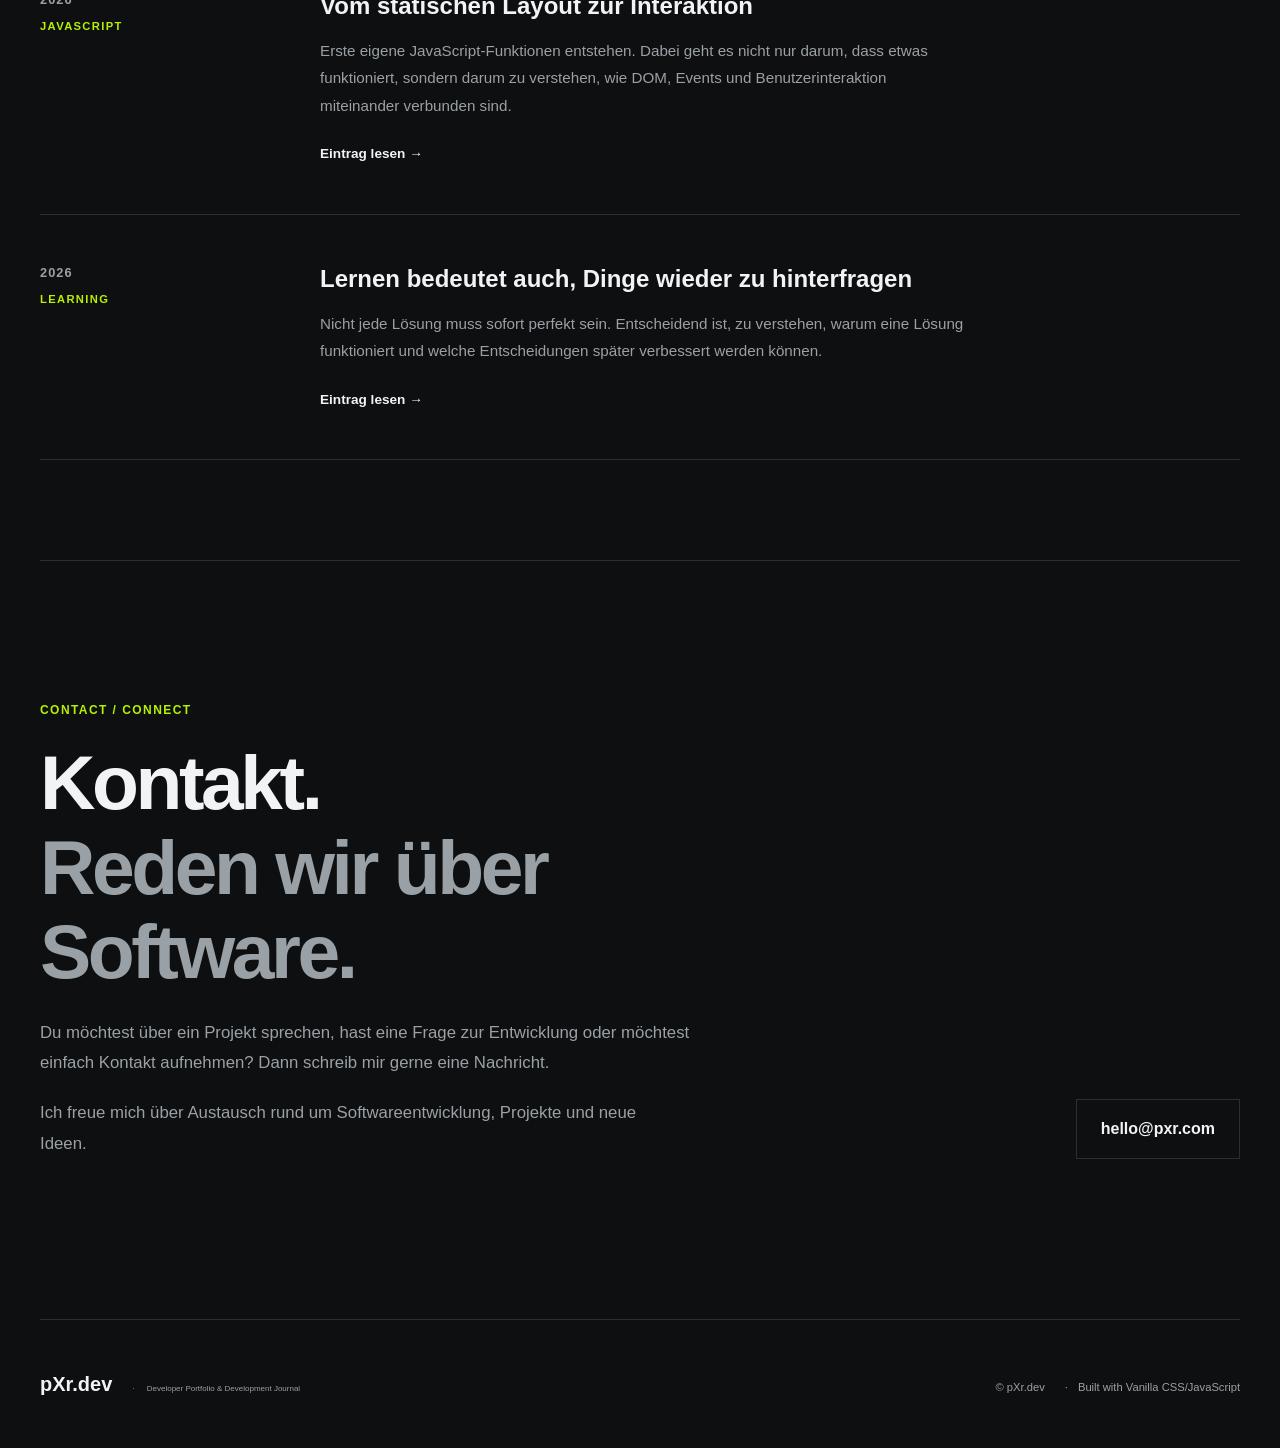
==== commit f6b14eaf: "fix: optimize navigation and smooth scrolling" ====
--- a/index.html
+++ b/index.html
@@ -26,7 +26,7 @@
         <nav id="main-navigation" aria-label="Hauptnavigation">
             <ul>
                 <li><a href="#home">Start</a></li>
-                <li><a href="#about">Über mich</a></li>
+                <li><a href="#about">Über</a></li>
                 <li><a href="#skills">Skills</a></li>
                 <li><a href="#projects">Projekte</a></li>
                 <li><a href="#development">Entwicklung</a></li>
--- a/css/style.css
+++ b/css/style.css
@@ -49,7 +49,7 @@
 }
 
 html {
-    scroll-behavior: smooth;
+    scroll-behavior: auto;
 }
 
 body {
@@ -146,6 +146,7 @@
 }
 
 /* ----- NAVIGATION ----- */
+
 nav ul {
     display: flex;
     align-items: center;
--- a/css/responsive.css
+++ b/css/responsive.css
@@ -290,4 +290,21 @@
         width: min(100% - 24px, var(--content-width));
     }
 
+}
+
+@media (max-width: 430px) {
+
+    nav ul {
+        justify-content: center;
+        flex-wrap: wrap;
+        gap: 8px 14px;
+    }
+
+    nav a {
+        font-size: 0.6rem;
+    }
+
+    nav {
+        padding: 4px 0;
+    }
 }
